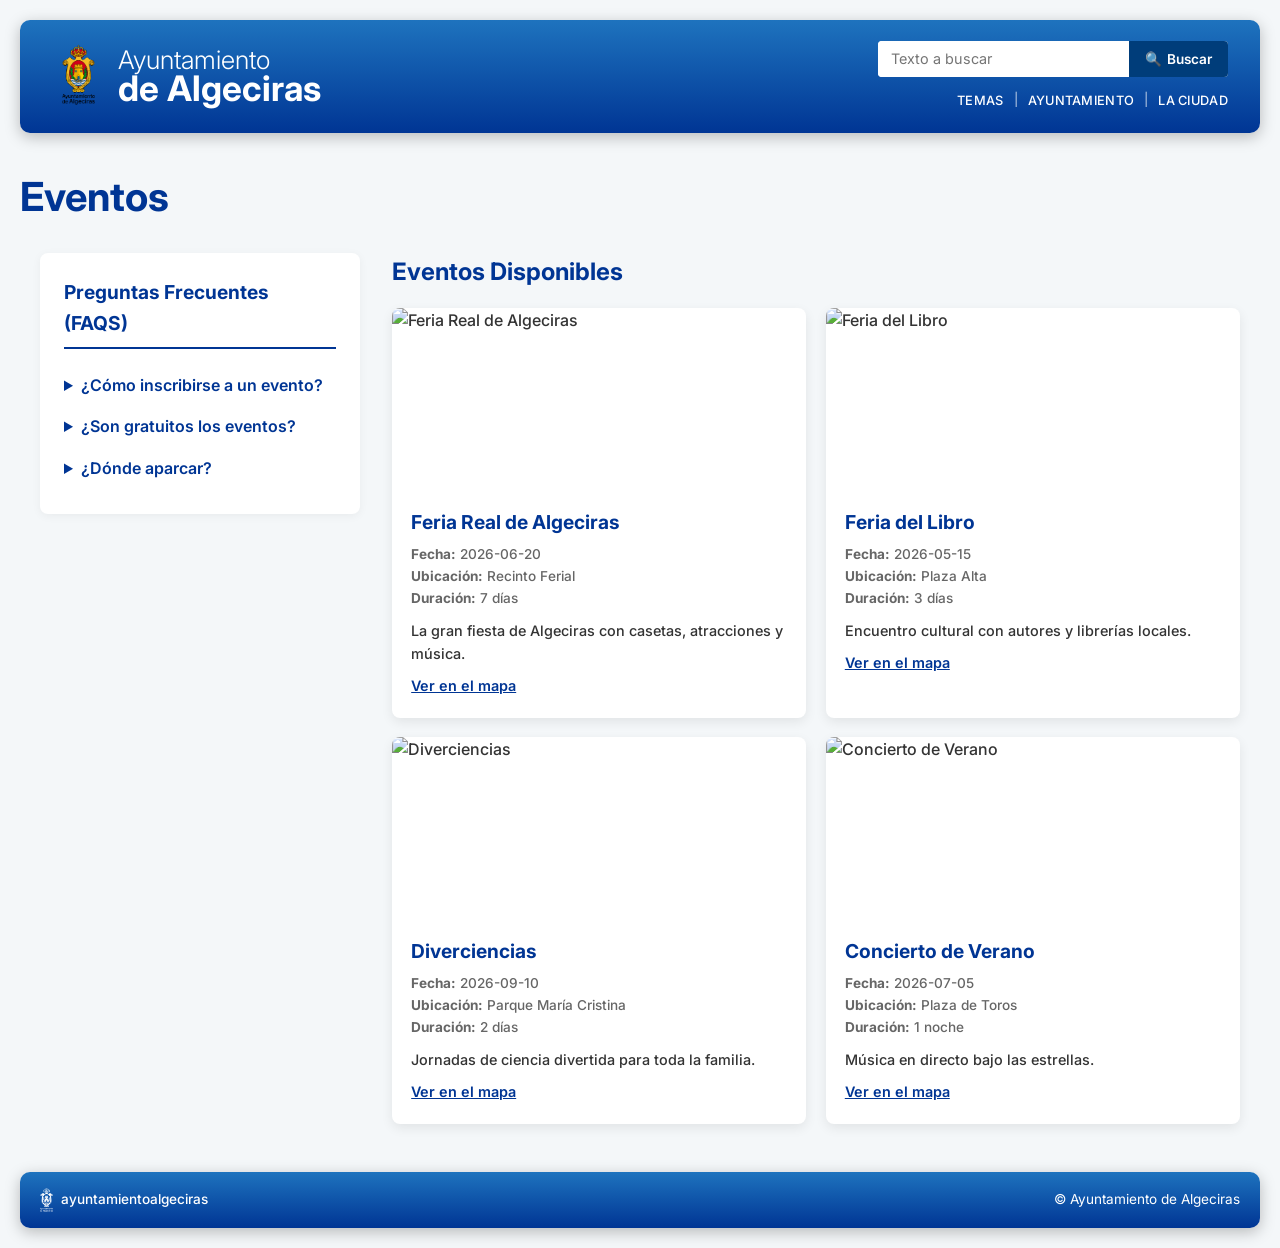
==== index.html @ 311b7b08 "v1" ====
<!DOCTYPE html>
<html lang="es">
<head>
    <meta charset="UTF-8">
    <meta name="viewport" content="width=device-width, initial-scale=1.0">
    <title>Eventos Algeciras | Ayuntamiento de Algeciras</title>
    <link rel="preconnect" href="https://fonts.googleapis.com">
    <link rel="preconnect" href="https://fonts.gstatic.com" crossorigin>
    <link href="https://fonts.googleapis.com/css2?family=Inter:wght@300;400;500;600;700&display=swap" rel="stylesheet">
    <link rel="stylesheet" href="style.css">
</head>
<body>
    <header id="mainHeader" class="main-header">
        <div class="header-container">
            <div class="header-logo">
                <img src="logos/Logo Algeciras color.png" alt="Escudo de Algeciras" id="escudoImage">
                <div class="council-name">
                    <span class="council-ayto">Ayuntamiento</span>
                    <span class="council-alg">de Algeciras</span>
                </div>
            </div>
            
            <div class="header-right">
                <div class="header-search">
                    <div class="search-input-wrapper">
                        <input type="text" id="searchInput" placeholder="Texto a buscar" aria-label="Texto a buscar">
                        <button id="searchButton">
                            <span class="search-icon">🔍</span> Buscar
                        </button>
                    </div>
                </div>
                <nav id="headerNav" class="header-nav">
                    <ul>
                        <li><a href="#">TEMAS</a></li>
                        <li class="nav-separator">|</li>
                        <li><a href="#">AYUNTAMIENTO</a></li>
                        <li class="nav-separator">|</li>
                        <li><a href="#">LA CIUDAD</a></li>
                    </ul>
                </nav>
            </div>
        </div>
    </header>

    <main id="mainContent">
        <section id="heroSection">
            <h1 id="pageTitle">Eventos</h1>
        </section>

        <div id="layoutWrapper" class="layout-wrapper">
            <aside id="faqSidebar" class="faq-sidebar">
                <h2>Preguntas Frecuentes (FAQS)</h2>
                <div class="faq-list">
                    <details>
                        <summary>¿Cómo inscribirse a un evento?</summary>
                        <p>Puede inscribirse a través de la sede electrónica o presencialmente.</p>
                    </details>
                    <details>
                        <summary>¿Son gratuitos los eventos?</summary>
                        <p>Depende del evento. Consulte los detalles en la ficha correspondiente.</p>
                    </details>
                    <details>
                        <summary>¿Dónde aparcar?</summary>
                        <p>Recomendamos usar los parkings públicos cercanos al centro.</p>
                    </details>
                </div>
            </aside>

            <section id="eventsSection" class="events-section">
                <h2 id="sectionTitle">Eventos Disponibles</h2>
                <div id="eventsGrid" class="events-grid">
                    <!-- Los eventos se cargarán aquí mediante main.js -->
                    <div class="loading-state">Cargando eventos...</div>
                </div>
            </section>
        </div>
    </main>

    <footer id="mainFooter" class="main-footer">
        <div class="footer-container">
            <div class="footer-left">
                <img src="logos/Logo Algeciras 1 tinta fondos oscuros sin letras interiores.png" alt="Logo" class="footer-mini-logo">
                <span class="footer-social-name">ayuntamientoalgeciras</span>
            </div>
            <div class="footer-right">
                <span>© Ayuntamiento de Algeciras</span>
            </div>
        </div>
    </footer>

    <script src="main.js"></script>
</body>
</html>
---- style.css ----
/* 
 * Tokens de Diseño - Variables CSS Genéricas 
 * Colores oficiales del Ayuntamiento de Algeciras
 */
:root {
    --primaryColor: #003594;
    --darkBlue: #002b5c;
    --accentColor: #FFC425;
    --textColor: #333333;
    --lightBg: #f4f7f9;
    --white: #ffffff;
    --shadow: 0 4px 15px rgba(0, 0, 0, 0.25);
    --borderRadius: 8px;
    --mainFont: 'Inter', sans-serif;
}

/* Reseteo y Estilos Globales */
*,
*::before,
*::after {
    margin: 0;
    padding: 0;
    -webkit-box-sizing: border-box;
    box-sizing: border-box;
}

body {
    font-family: var(--mainFont);
    font-weight: 500;
    color: var(--textColor);
    background-color: var(--lightBg);
    line-height: 1.6;
    /* Padding fluido: evita scroll horizontal en móviles */
    padding: 10px;
    overflow-x: hidden;
    -webkit-text-size-adjust: 100%; /* Evita el auto-resize de texto en iOS Safari */
}

/* 
 * ============================================
 * ENCABEZADO (Mobile-First)
 * Degradado oficial, logo izquierda, búsqueda y menú derecha
 * ============================================
 */
.main-header {
    background: -webkit-linear-gradient(top, #1e73be 0%, #003594 100%);
    background: linear-gradient(180deg, #1e73be 0%, #003594 100%);
    color: var(--white);
    border-radius: 10px;
    padding: 1rem;
    margin-bottom: 1.5rem;
    -webkit-box-shadow: var(--shadow);
    box-shadow: var(--shadow);
}

/* Contenedor principal del header: columna en móvil, fila en desktop */
.header-container {
    max-width: 1200px;
    margin: 0 auto;
    display: -webkit-flex;
    display: flex;
    -webkit-flex-direction: column;
    flex-direction: column;
    gap: 1rem;
}

/* Logo: escudo + nombre del ayuntamiento */
.header-logo {
    display: -webkit-flex;
    display: flex;
    -webkit-align-items: center;
    align-items: center;
    gap: 0.8rem;
}

#escudoImage {
    height: 55px;
    width: auto;
}

.council-name {
    display: -webkit-flex;
    display: flex;
    -webkit-flex-direction: column;
    flex-direction: column;
    line-height: 0.95;
    color: var(--white);
}

.council-ayto {
    font-size: 1.2rem;
    font-weight: 300; /* Fino como en la imagen */
}

.council-alg {
    font-size: 1.5rem;
    font-weight: 700; /* Negrita como en la imagen */
}

/* Parte derecha: Buscador arriba, Menú abajo — apilado en móvil */
.header-right {
    display: -webkit-flex;
    display: flex;
    -webkit-flex-direction: column;
    flex-direction: column;
    -webkit-align-items: stretch;
    align-items: stretch;
    gap: 10px;
}

/* Buscador: fluido, nunca ancho fijo */
.search-input-wrapper {
    display: -webkit-flex;
    display: flex;
    background: var(--white);
    border-radius: 4px;
    overflow: hidden;
    width: 100%;
    max-width: 100%;
}

#searchInput {
    -webkit-flex: 1;
    flex: 1;
    min-width: 0; /* Evita overflow en flex en Safari/iOS */
    border: none;
    padding: 0.6rem 0.8rem;
    font-size: 0.9rem;
    font-family: var(--mainFont);
    outline: none;
    color: #555;
    -webkit-appearance: none; /* Elimina estilos nativos en Safari/iOS */
    -moz-appearance: none;
    appearance: none;
    border-radius: 0; /* Safari iOS añade border-radius a inputs */
}

#searchButton {
    background-color: #003d7a;
    color: var(--white);
    border: none;
    padding: 0.6rem 1rem;
    cursor: pointer;
    font-weight: 600;
    font-family: var(--mainFont);
    display: -webkit-flex;
    display: flex;
    -webkit-align-items: center;
    align-items: center;
    gap: 5px;
    font-size: 0.85rem;
    white-space: nowrap;
    -webkit-appearance: none;
    -moz-appearance: none;
    appearance: none;
}

/* Navegación del header */
.header-nav ul {
    list-style: none;
    display: -webkit-flex;
    display: flex;
    gap: 10px;
    -webkit-align-items: center;
    align-items: center;
    -webkit-justify-content: flex-end;
    justify-content: flex-end;
    -webkit-flex-wrap: wrap;
    flex-wrap: wrap;
}

.header-nav a {
    color: var(--white);
    text-decoration: none;
    font-size: 0.8rem;
    font-weight: 500;
    letter-spacing: 0.3px;
}

.nav-separator {
    color: rgba(255, 255, 255, 0.6);
    font-size: 0.8rem;
}

/* 
 * ============================================
 * CONTENIDO PRINCIPAL (Mobile-First)
 * ============================================
 */
#heroSection {
    padding: 0.5rem 0;
    margin-bottom: 1rem;
}

#pageTitle {
    color: var(--primaryColor);
    font-size: 1.8rem;
    font-weight: 700;
}

/* Layout: columna en móvil (FAQs arriba, eventos abajo) */
.layout-wrapper {
    max-width: 1200px;
    margin: 0 auto;
    display: -webkit-flex;
    display: flex;
    -webkit-flex-direction: column;
    flex-direction: column;
    gap: 1.5rem;
}

/* Barra lateral / FAQs */
.faq-sidebar {
    background: var(--white);
    padding: 1.5rem;
    border-radius: var(--borderRadius);
    -webkit-box-shadow: 0 2px 10px rgba(0, 0, 0, 0.05);
    box-shadow: 0 2px 10px rgba(0, 0, 0, 0.05);
    height: -webkit-fit-content;
    height: fit-content;
}

.faq-sidebar h2 {
    color: var(--primaryColor);
    margin-bottom: 1rem;
    font-size: 1.2rem;
    border-bottom: 2px solid var(--primaryColor);
    padding-bottom: 0.5rem;
}

.faq-list summary {
    cursor: pointer;
    font-weight: 600;
    padding: 0.5rem 0;
    color: var(--primaryColor);
}

/* Cuadrícula de Eventos: 1 columna en móvil */
.events-section {
    -webkit-flex: 1;
    flex: 1;
}

.events-section h2 {
    color: var(--primaryColor);
    margin-bottom: 1rem;
}

.events-grid {
    display: grid;
    grid-template-columns: 1fr;
    gap: 1.2rem;
}

/* Tarjetas de evento */
.event-card {
    background: var(--white);
    border-radius: var(--borderRadius);
    overflow: hidden;
    -webkit-box-shadow: 0 4px 12px rgba(0, 0, 0, 0.08);
    box-shadow: 0 4px 12px rgba(0, 0, 0, 0.08);
    -webkit-transition: -webkit-transform 0.3s ease;
    transition: transform 0.3s ease;
}

.event-card:hover {
    -webkit-transform: translateY(-5px);
    transform: translateY(-5px);
}

.event-image {
    width: 100%;
    height: 180px;
    -o-object-fit: cover;
    object-fit: cover;
    display: block; /* Elimina el espacio fantasma debajo de imágenes inline */
}

.event-info {
    padding: 1.2rem;
}

.event-info h3 {
    color: var(--primaryColor);
    margin-bottom: 0.4rem;
    font-size: 1.2rem;
}

.event-meta {
    font-size: 0.85rem;
    color: #666;
    margin-bottom: 0.6rem;
}

.event-description {
    font-size: 0.9rem;
    color: var(--textColor);
    margin-bottom: 0.5rem;
}

.map-link {
    display: inline-block;
    color: var(--primaryColor);
    text-decoration: underline;
    font-weight: 600;
    font-size: 0.9rem;
}

/* 
 * ============================================
 * PIE DE PÁGINA (Mobile-First)
 * ============================================
 */
.main-footer {
    background: -webkit-linear-gradient(top, #1e73be 0%, #003594 100%);
    background: linear-gradient(180deg, #1e73be 0%, #003594 100%);
    color: var(--white);
    padding: 1rem;
    border-radius: 10px;
    margin-top: 3rem;
    -webkit-box-shadow: var(--shadow);
    box-shadow: var(--shadow);
}

.footer-container {
    max-width: 1200px;
    margin: 0 auto;
    display: -webkit-flex;
    display: flex;
    -webkit-justify-content: space-between;
    justify-content: space-between;
    -webkit-align-items: center;
    align-items: center;
}

.footer-left {
    display: -webkit-flex;
    display: flex;
    -webkit-align-items: center;
    align-items: center;
    gap: 8px;
}

.footer-mini-logo {
    height: 24px;
    -webkit-filter: brightness(0) invert(1);
    filter: brightness(0) invert(1);
}

.footer-social-name {
    font-size: 0.85rem;
    font-weight: 500;
}

.footer-right {
    font-size: 0.85rem;
    font-weight: 400;
}

/* 
 * ============================================
 * MEDIA QUERIES — Breakpoints progresivos
 * ============================================
 */

/* Tablets (>=600px) */
@media (min-width: 600px) {
    body {
        padding: 15px;
    }

    .main-header {
        padding: 1.2rem 1.5rem;
    }

    .events-grid {
        grid-template-columns: repeat(2, 1fr);
    }

    #pageTitle {
        font-size: 2.2rem;
    }
}

/* Desktop (>=768px): header en fila, sidebar lateral */
@media (min-width: 768px) {
    body {
        padding: 20px;
    }

    /* Header pasa a fila: logo izquierda, derecha con buscador + nav */
    .header-container {
        -webkit-flex-direction: row;
        flex-direction: row;
        -webkit-justify-content: space-between;
        justify-content: space-between;
        -webkit-align-items: center;
        align-items: center;
    }

    .main-header {
        padding: 1.2rem 2rem;
    }

    #escudoImage {
        height: 70px;
    }

    .council-ayto {
        font-size: 1.5rem;
    }

    .council-alg {
        font-size: 2rem;
    }

    .header-right {
        -webkit-align-items: flex-end;
        align-items: flex-end;
    }

    .search-input-wrapper {
        width: 320px;
    }

    /* Layout principal: sidebar a la izquierda, eventos a la derecha */
    .layout-wrapper {
        -webkit-flex-direction: row;
        flex-direction: row;
        gap: 2rem;
    }

    .faq-sidebar {
        width: 280px;
        -webkit-flex-shrink: 0;
        flex-shrink: 0;
    }

    .events-grid {
        grid-template-columns: repeat(auto-fill, minmax(280px, 1fr));
    }

    #pageTitle {
        font-size: 2.5rem;
    }
}

/* Desktop grande (>=1024px) */
@media (min-width: 1024px) {
    .search-input-wrapper {
        width: 350px;
    }

    .faq-sidebar {
        width: 320px;
    }

    .council-ayto {
        font-size: 1.6rem;
    }

    .council-alg {
        font-size: 2.2rem;
    }

    #escudoImage {
        height: 75px;
    }
}
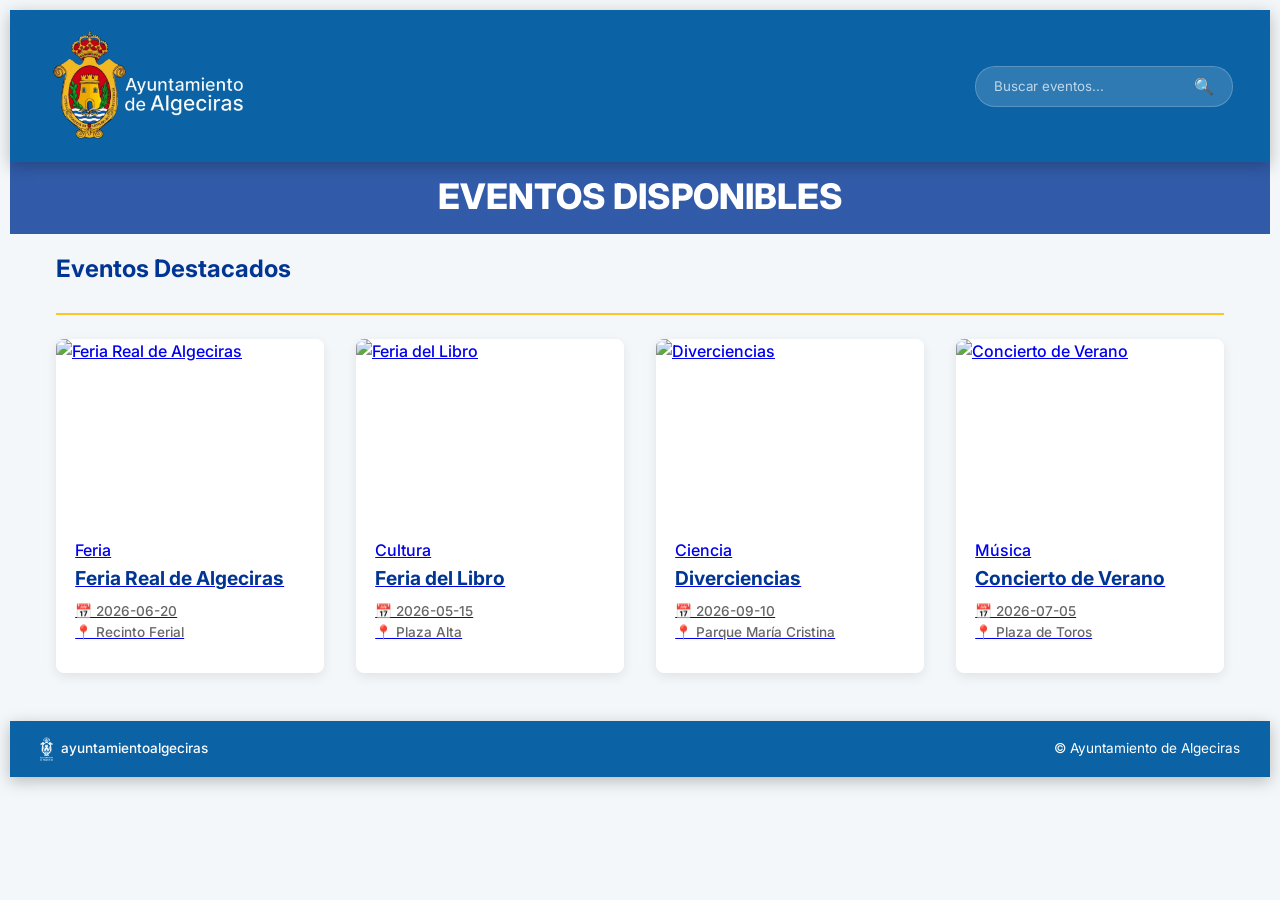
==== commit 8dbc7084: "elmejor aaa" ====
--- a/index.html
+++ b/index.html
@@ -13,61 +13,37 @@
     <header id="mainHeader" class="main-header">
         <div class="header-container">
             <div class="header-logo">
-                <img src="logos/Logo Algeciras color.png" alt="Escudo de Algeciras" id="escudoImage">
-                <div class="council-name">
-                    <span class="council-ayto">Ayuntamiento</span>
-                    <span class="council-alg">de Algeciras</span>
-                </div>
+                <img src="logos/logoayunt.png" alt="Ayuntamiento de Algeciras" class="main-logo">
             </div>
             
-            <div class="header-right">
+            <div class="header-actions">
                 <div class="header-search">
                     <div class="search-input-wrapper">
-                        <input type="text" id="searchInput" placeholder="Texto a buscar" aria-label="Texto a buscar">
+                        <input type="text" id="searchInput" placeholder="Buscar eventos..." aria-label="Buscar eventos">
                         <button id="searchButton">
-                            <span class="search-icon">🔍</span> Buscar
+                            <span class="search-icon">🔍</span>
                         </button>
                     </div>
                 </div>
-                <nav id="headerNav" class="header-nav">
-                    <ul>
-                        <li><a href="#">TEMAS</a></li>
-                        <li class="nav-separator">|</li>
-                        <li><a href="#">AYUNTAMIENTO</a></li>
-                        <li class="nav-separator">|</li>
-                        <li><a href="#">LA CIUDAD</a></li>
-                    </ul>
-                </nav>
             </div>
         </div>
     </header>
 
     <main id="mainContent">
         <section id="heroSection">
-            <h1 id="pageTitle">Eventos</h1>
+            <div class="hero-container">
+                <h1 id="pageTitle">Eventos Disponibles</h1>
+            </div>
         </section>
 
         <div id="layoutWrapper" class="layout-wrapper">
-            <aside id="faqSidebar" class="faq-sidebar">
-                <h2>Preguntas Frecuentes (FAQS)</h2>
-                <div class="faq-list">
-                    <details>
-                        <summary>¿Cómo inscribirse a un evento?</summary>
-                        <p>Puede inscribirse a través de la sede electrónica o presencialmente.</p>
-                    </details>
-                    <details>
-                        <summary>¿Son gratuitos los eventos?</summary>
-                        <p>Depende del evento. Consulte los detalles en la ficha correspondiente.</p>
-                    </details>
-                    <details>
-                        <summary>¿Dónde aparcar?</summary>
-                        <p>Recomendamos usar los parkings públicos cercanos al centro.</p>
-                    </details>
+            <section id="eventsSection" class="events-section">
+                <div class="section-header">
+                    <h2 id="sectionTitle">Eventos Destacados</h2>
+                    <div class="view-options">
+                        <!-- Opciones futuras de vista -->
+                    </div>
                 </div>
-            </aside>
-
-            <section id="eventsSection" class="events-section">
-                <h2 id="sectionTitle">Eventos Disponibles</h2>
                 <div id="eventsGrid" class="events-grid">
                     <!-- Los eventos se cargarán aquí mediante main.js -->
                     <div class="loading-state">Cargando eventos...</div>
--- a/style.css
+++ b/style.css
@@ -1,469 +1,408 @@
-/* 
- * Tokens de Diseño - Variables CSS Genéricas 
- * Colores oficiales del Ayuntamiento de Algeciras
- */
-:root {
-    --primaryColor: #003594;
-    --darkBlue: #002b5c;
-    --accentColor: #FFC425;
-    --textColor: #333333;
-    --lightBg: #f4f7f9;
-    --white: #ffffff;
-    --shadow: 0 4px 15px rgba(0, 0, 0, 0.25);
-    --borderRadius: 8px;
-    --mainFont: 'Inter', sans-serif;
-}
-
-/* Reseteo y Estilos Globales */
-*,
-*::before,
-*::after {
-    margin: 0;
-    padding: 0;
-    -webkit-box-sizing: border-box;
-    box-sizing: border-box;
-}
-
-body {
-    font-family: var(--mainFont);
-    font-weight: 500;
-    color: var(--textColor);
-    background-color: var(--lightBg);
-    line-height: 1.6;
-    /* Padding fluido: evita scroll horizontal en móviles */
-    padding: 10px;
-    overflow-x: hidden;
-    -webkit-text-size-adjust: 100%; /* Evita el auto-resize de texto en iOS Safari */
-}
-
-/* 
- * ============================================
- * ENCABEZADO (Mobile-First)
- * Degradado oficial, logo izquierda, búsqueda y menú derecha
- * ============================================
- */
-.main-header {
-    background: -webkit-linear-gradient(top, #1e73be 0%, #003594 100%);
-    background: linear-gradient(180deg, #1e73be 0%, #003594 100%);
-    color: var(--white);
-    border-radius: 10px;
-    padding: 1rem;
-    margin-bottom: 1.5rem;
-    -webkit-box-shadow: var(--shadow);
-    box-shadow: var(--shadow);
-}
-
-/* Contenedor principal del header: columna en móvil, fila en desktop */
-.header-container {
-    max-width: 1200px;
-    margin: 0 auto;
-    display: -webkit-flex;
-    display: flex;
-    -webkit-flex-direction: column;
-    flex-direction: column;
-    gap: 1rem;
-}
-
-/* Logo: escudo + nombre del ayuntamiento */
-.header-logo {
-    display: -webkit-flex;
-    display: flex;
-    -webkit-align-items: center;
-    align-items: center;
-    gap: 0.8rem;
-}
-
-#escudoImage {
-    height: 55px;
-    width: auto;
-}
-
-.council-name {
-    display: -webkit-flex;
-    display: flex;
-    -webkit-flex-direction: column;
-    flex-direction: column;
-    line-height: 0.95;
-    color: var(--white);
-}
-
-.council-ayto {
-    font-size: 1.2rem;
-    font-weight: 300; /* Fino como en la imagen */
-}
-
-.council-alg {
-    font-size: 1.5rem;
-    font-weight: 700; /* Negrita como en la imagen */
-}
-
-/* Parte derecha: Buscador arriba, Menú abajo — apilado en móvil */
-.header-right {
-    display: -webkit-flex;
-    display: flex;
-    -webkit-flex-direction: column;
-    flex-direction: column;
-    -webkit-align-items: stretch;
-    align-items: stretch;
-    gap: 10px;
-}
-
-/* Buscador: fluido, nunca ancho fijo */
-.search-input-wrapper {
-    display: -webkit-flex;
-    display: flex;
-    background: var(--white);
-    border-radius: 4px;
-    overflow: hidden;
-    width: 100%;
-    max-width: 100%;
-}
-
-#searchInput {
-    -webkit-flex: 1;
-    flex: 1;
-    min-width: 0; /* Evita overflow en flex en Safari/iOS */
-    border: none;
-    padding: 0.6rem 0.8rem;
-    font-size: 0.9rem;
-    font-family: var(--mainFont);
-    outline: none;
-    color: #555;
-    -webkit-appearance: none; /* Elimina estilos nativos en Safari/iOS */
-    -moz-appearance: none;
-    appearance: none;
-    border-radius: 0; /* Safari iOS añade border-radius a inputs */
-}
-
-#searchButton {
-    background-color: #003d7a;
-    color: var(--white);
-    border: none;
-    padding: 0.6rem 1rem;
-    cursor: pointer;
-    font-weight: 600;
-    font-family: var(--mainFont);
-    display: -webkit-flex;
-    display: flex;
-    -webkit-align-items: center;
-    align-items: center;
-    gap: 5px;
-    font-size: 0.85rem;
-    white-space: nowrap;
-    -webkit-appearance: none;
-    -moz-appearance: none;
-    appearance: none;
-}
-
-/* Navegación del header */
-.header-nav ul {
-    list-style: none;
-    display: -webkit-flex;
-    display: flex;
-    gap: 10px;
-    -webkit-align-items: center;
-    align-items: center;
-    -webkit-justify-content: flex-end;
-    justify-content: flex-end;
-    -webkit-flex-wrap: wrap;
-    flex-wrap: wrap;
-}
-
-.header-nav a {
-    color: var(--white);
-    text-decoration: none;
-    font-size: 0.8rem;
-    font-weight: 500;
-    letter-spacing: 0.3px;
-}
-
-.nav-separator {
-    color: rgba(255, 255, 255, 0.6);
-    font-size: 0.8rem;
-}
-
-/* 
- * ============================================
- * CONTENIDO PRINCIPAL (Mobile-First)
- * ============================================
- */
-#heroSection {
-    padding: 0.5rem 0;
-    margin-bottom: 1rem;
-}
-
-#pageTitle {
-    color: var(--primaryColor);
-    font-size: 1.8rem;
-    font-weight: 700;
-}
-
-/* Layout: columna en móvil (FAQs arriba, eventos abajo) */
-.layout-wrapper {
-    max-width: 1200px;
-    margin: 0 auto;
-    display: -webkit-flex;
-    display: flex;
-    -webkit-flex-direction: column;
-    flex-direction: column;
-    gap: 1.5rem;
-}
-
-/* Barra lateral / FAQs */
-.faq-sidebar {
-    background: var(--white);
-    padding: 1.5rem;
-    border-radius: var(--borderRadius);
-    -webkit-box-shadow: 0 2px 10px rgba(0, 0, 0, 0.05);
-    box-shadow: 0 2px 10px rgba(0, 0, 0, 0.05);
-    height: -webkit-fit-content;
-    height: fit-content;
-}
-
-.faq-sidebar h2 {
-    color: var(--primaryColor);
-    margin-bottom: 1rem;
-    font-size: 1.2rem;
-    border-bottom: 2px solid var(--primaryColor);
-    padding-bottom: 0.5rem;
-}
-
-.faq-list summary {
-    cursor: pointer;
-    font-weight: 600;
-    padding: 0.5rem 0;
-    color: var(--primaryColor);
-}
-
-/* Cuadrícula de Eventos: 1 columna en móvil */
-.events-section {
-    -webkit-flex: 1;
-    flex: 1;
-}
-
-.events-section h2 {
-    color: var(--primaryColor);
-    margin-bottom: 1rem;
-}
-
-.events-grid {
-    display: grid;
-    grid-template-columns: 1fr;
-    gap: 1.2rem;
-}
-
-/* Tarjetas de evento */
-.event-card {
-    background: var(--white);
-    border-radius: var(--borderRadius);
-    overflow: hidden;
-    -webkit-box-shadow: 0 4px 12px rgba(0, 0, 0, 0.08);
-    box-shadow: 0 4px 12px rgba(0, 0, 0, 0.08);
-    -webkit-transition: -webkit-transform 0.3s ease;
-    transition: transform 0.3s ease;
-}
-
-.event-card:hover {
-    -webkit-transform: translateY(-5px);
-    transform: translateY(-5px);
-}
-
-.event-image {
-    width: 100%;
-    height: 180px;
-    -o-object-fit: cover;
-    object-fit: cover;
-    display: block; /* Elimina el espacio fantasma debajo de imágenes inline */
-}
-
-.event-info {
-    padding: 1.2rem;
-}
-
-.event-info h3 {
-    color: var(--primaryColor);
-    margin-bottom: 0.4rem;
-    font-size: 1.2rem;
-}
-
-.event-meta {
-    font-size: 0.85rem;
-    color: #666;
-    margin-bottom: 0.6rem;
-}
-
-.event-description {
-    font-size: 0.9rem;
-    color: var(--textColor);
-    margin-bottom: 0.5rem;
-}
-
-.map-link {
-    display: inline-block;
-    color: var(--primaryColor);
-    text-decoration: underline;
-    font-weight: 600;
-    font-size: 0.9rem;
-}
-
-/* 
- * ============================================
- * PIE DE PÁGINA (Mobile-First)
- * ============================================
- */
-.main-footer {
-    background: -webkit-linear-gradient(top, #1e73be 0%, #003594 100%);
-    background: linear-gradient(180deg, #1e73be 0%, #003594 100%);
-    color: var(--white);
-    padding: 1rem;
-    border-radius: 10px;
-    margin-top: 3rem;
-    -webkit-box-shadow: var(--shadow);
-    box-shadow: var(--shadow);
-}
-
-.footer-container {
-    max-width: 1200px;
-    margin: 0 auto;
-    display: -webkit-flex;
-    display: flex;
-    -webkit-justify-content: space-between;
-    justify-content: space-between;
-    -webkit-align-items: center;
-    align-items: center;
-}
-
-.footer-left {
-    display: -webkit-flex;
-    display: flex;
-    -webkit-align-items: center;
-    align-items: center;
-    gap: 8px;
-}
-
-.footer-mini-logo {
-    height: 24px;
-    -webkit-filter: brightness(0) invert(1);
-    filter: brightness(0) invert(1);
-}
-
-.footer-social-name {
-    font-size: 0.85rem;
-    font-weight: 500;
-}
-
-.footer-right {
-    font-size: 0.85rem;
-    font-weight: 400;
-}
-
-/* 
- * ============================================
- * MEDIA QUERIES — Breakpoints progresivos
- * ============================================
- */
-
-/* Tablets (>=600px) */
-@media (min-width: 600px) {
-    body {
-        padding: 15px;
-    }
-
-    .main-header {
-        padding: 1.2rem 1.5rem;
-    }
-
-    .events-grid {
-        grid-template-columns: repeat(2, 1fr);
-    }
-
-    #pageTitle {
-        font-size: 2.2rem;
-    }
-}
-
-/* Desktop (>=768px): header en fila, sidebar lateral */
-@media (min-width: 768px) {
-    body {
-        padding: 20px;
-    }
-
-    /* Header pasa a fila: logo izquierda, derecha con buscador + nav */
-    .header-container {
-        -webkit-flex-direction: row;
-        flex-direction: row;
-        -webkit-justify-content: space-between;
-        justify-content: space-between;
-        -webkit-align-items: center;
-        align-items: center;
-    }
-
-    .main-header {
-        padding: 1.2rem 2rem;
-    }
-
-    #escudoImage {
-        height: 70px;
-    }
-
-    .council-ayto {
-        font-size: 1.5rem;
-    }
-
-    .council-alg {
-        font-size: 2rem;
-    }
-
-    .header-right {
-        -webkit-align-items: flex-end;
-        align-items: flex-end;
-    }
-
-    .search-input-wrapper {
-        width: 320px;
-    }
-
-    /* Layout principal: sidebar a la izquierda, eventos a la derecha */
-    .layout-wrapper {
-        -webkit-flex-direction: row;
-        flex-direction: row;
-        gap: 2rem;
-    }
-
-    .faq-sidebar {
-        width: 280px;
-        -webkit-flex-shrink: 0;
-        flex-shrink: 0;
-    }
-
-    .events-grid {
-        grid-template-columns: repeat(auto-fill, minmax(280px, 1fr));
-    }
-
-    #pageTitle {
-        font-size: 2.5rem;
-    }
-}
-
-/* Desktop grande (>=1024px) */
-@media (min-width: 1024px) {
-    .search-input-wrapper {
-        width: 350px;
-    }
-
-    .faq-sidebar {
-        width: 320px;
-    }
-
-    .council-ayto {
-        font-size: 1.6rem;
-    }
-
-    .council-alg {
-        font-size: 2.2rem;
-    }
-
-    #escudoImage {
-        height: 75px;
-    }
-}+/* 
+ * Tokens de Diseño - Variables CSS Genéricas 
+ * Colores oficiales del Ayuntamiento de Algeciras
+ */
+:root {
+    --primaryColor: #003594;
+    --darkBlue: #002b5c;
+    --accentColor: #FFC425;
+    --textColor: #333333;
+    --lightBg: #f4f7f9;
+    --white: #ffffff;
+    --shadow: 0 4px 15px rgba(0, 0, 0, 0.25);
+    --borderRadius: 8px;
+    --mainFont: 'Inter', sans-serif;
+}
+
+/* Reseteo y Estilos Globales */
+*,
+*::before,
+*::after {
+    margin: 0;
+    padding: 0;
+    -webkit-box-sizing: border-box;
+    box-sizing: border-box;
+}
+
+body {
+    font-family: var(--mainFont);
+    font-weight: 500;
+    color: var(--textColor);
+    background-color: var(--lightBg);
+    line-height: 1.6;
+    /* Padding fluido: evita scroll horizontal en móviles */
+    padding: 10px;
+    overflow-x: hidden;
+    -webkit-text-size-adjust: 100%; /* Evita el auto-resize de texto en iOS Safari */
+}
+
+/* 
+ * ============================================
+ * ENCABEZADO (Sticky & Responsive)
+ * ============================================
+ */
+.main-header {
+    background-color: #0b63a5;
+    color: var(--white);
+    padding: 0.8rem 1rem;
+    position: sticky;
+    top: 0;
+    z-index: 1000;
+    box-shadow: var(--shadow);
+}
+
+.header-container {
+    width: 100%;
+    display: flex;
+    justify-content: space-between;
+    align-items: center;
+    padding: 0 5px;
+}
+
+.header-logo {
+    display: flex;
+    align-items: center;
+    gap: 0.5rem;
+}
+
+.header-logo {
+    display: flex;
+    align-items: center;
+}
+
+.main-logo {
+    height: 80px;
+    width: auto;
+    display: block;
+}
+
+.header-actions {
+    display: flex;
+    align-items: center;
+    gap: 1rem;
+}
+
+.mobile-menu-btn {
+    display: flex;
+    flex-direction: column;
+    gap: 4px;
+    background: none;
+    border: none;
+    cursor: pointer;
+    padding: 5px;
+}
+
+.mobile-menu-btn span {
+    display: block;
+    width: 25px;
+    height: 3px;
+    background-color: var(--white);
+    transition: 0.3s;
+}
+
+.search-input-wrapper {
+    display: flex;
+    background: rgba(255, 255, 255, 0.15);
+    border-radius: 20px;
+    padding: 2px 10px;
+    backdrop-filter: blur(5px);
+    border: 1px solid rgba(255, 255, 255, 0.2);
+}
+
+#searchInput {
+    background: none;
+    border: none;
+    color: var(--white);
+    padding: 0.5rem;
+    font-family: var(--mainFont);
+    outline: none;
+    width: 0;
+    transition: width 0.3s ease;
+}
+
+#searchInput:focus, .search-input-wrapper:hover #searchInput {
+    width: 150px;
+}
+
+#searchInput::placeholder {
+    color: rgba(255, 255, 255, 0.7);
+}
+
+#searchButton {
+    background: none;
+    border: none;
+    color: var(--white);
+    cursor: pointer;
+    font-size: 1rem;
+    padding: 0.5rem;
+}
+
+/* Mobile Nav */
+.mobile-nav {
+    display: none;
+    background-color: var(--darkBlue);
+    position: absolute;
+    top: 100%;
+    left: 0;
+    width: 100%;
+    padding: 1rem;
+    box-shadow: 0 4px 10px rgba(0,0,0,0.2);
+}
+
+.mobile-nav.active {
+    display: block;
+    animation: fadeInDown 0.3s ease-out;
+}
+
+@keyframes fadeInDown {
+    from { opacity: 0; transform: translateY(-10px); }
+    to { opacity: 1; transform: translateY(0); }
+}
+
+.mobile-nav ul {
+    list-style: none;
+    display: flex;
+    flex-direction: column;
+    gap: 1rem;
+}
+
+.mobile-nav a {
+    color: var(--white);
+    text-decoration: none;
+    font-weight: 600;
+    display: block;
+    padding: 0.5rem 0;
+    border-bottom: 1px solid rgba(255, 255, 255, 0.1);
+}
+
+/* 
+ * ============================================
+ * CONTENIDO PRINCIPAL
+ * ============================================
+ */
+#heroSection {
+    background: linear-gradient(rgba(0, 53, 148, 0.8), rgba(0, 53, 148, 0.8)), url('https://via.placeholder.com/1200x400?text=Algeciras+Events') center/cover;
+    padding: 0.4rem 1rem;
+    margin-bottom: 1rem;
+    color: var(--white);
+    text-align: center;
+}
+
+.hero-container {
+    max-width: 800px;
+    margin: 0 auto;
+}
+
+#pageTitle {
+    color: var(--white);
+    font-size: 1.6rem;
+    font-weight: 800;
+    margin-bottom: 0.2rem;
+    text-transform: uppercase;
+}
+
+.layout-wrapper {
+    max-width: 1200px;
+    margin: 0 auto;
+    padding: 0 1rem;
+}
+
+.section-header {
+    display: flex;
+    justify-content: space-between;
+    align-items: center;
+    margin-bottom: 1.5rem;
+    border-bottom: 2px solid var(--accentColor);
+    padding-bottom: 0.5rem;
+}
+
+/* Cuadrícula de Eventos: 1 columna en móvil */
+.events-section {
+    -webkit-flex: 1;
+    flex: 1;
+}
+
+.events-section h2 {
+    color: var(--primaryColor);
+    margin-bottom: 1rem;
+}
+
+.events-grid {
+    display: grid;
+    grid-template-columns: 1fr;
+    gap: 1.2rem;
+}
+
+/* Tarjetas de evento */
+.event-card {
+    background: var(--white);
+    border-radius: var(--borderRadius);
+    overflow: hidden;
+    -webkit-box-shadow: 0 4px 12px rgba(0, 0, 0, 0.08);
+    box-shadow: 0 4px 12px rgba(0, 0, 0, 0.08);
+    -webkit-transition: -webkit-transform 0.3s ease;
+    transition: transform 0.3s ease;
+}
+
+.event-card:hover {
+    -webkit-transform: translateY(-5px);
+    transform: translateY(-5px);
+}
+
+.event-image {
+    width: 100%;
+    height: 180px;
+    -o-object-fit: cover;
+    object-fit: cover;
+    display: block; /* Elimina el espacio fantasma debajo de imágenes inline */
+}
+
+.event-info {
+    padding: 1.2rem;
+}
+
+.event-info h3 {
+    color: var(--primaryColor);
+    margin-bottom: 0.4rem;
+    font-size: 1.2rem;
+}
+
+.event-meta {
+    font-size: 0.85rem;
+    color: #666;
+    margin-bottom: 0.6rem;
+}
+
+.event-description {
+    font-size: 0.9rem;
+    color: var(--textColor);
+    margin-bottom: 0.5rem;
+}
+
+.map-link {
+    display: inline-block;
+    color: var(--primaryColor);
+    text-decoration: underline;
+    font-weight: 600;
+    font-size: 0.9rem;
+}
+
+/* 
+ * ============================================
+ * PIE DE PÁGINA (Mobile-First)
+ * ============================================
+ */
+.main-footer {
+    background-color: #0b63a5;
+    color: var(--white);
+    padding: 1rem;
+    margin-top: 3rem;
+    -webkit-box-shadow: var(--shadow);
+    box-shadow: var(--shadow);
+}
+
+.footer-container {
+    max-width: 1200px;
+    margin: 0 auto;
+    display: -webkit-flex;
+    display: flex;
+    -webkit-justify-content: space-between;
+    justify-content: space-between;
+    -webkit-align-items: center;
+    align-items: center;
+}
+
+.footer-left {
+    display: -webkit-flex;
+    display: flex;
+    -webkit-align-items: center;
+    align-items: center;
+    gap: 8px;
+}
+
+.footer-mini-logo {
+    height: 24px;
+    -webkit-filter: brightness(0) invert(1);
+    filter: brightness(0) invert(1);
+}
+
+.footer-social-name {
+    font-size: 0.85rem;
+    font-weight: 500;
+}
+
+.footer-right {
+    font-size: 0.85rem;
+    font-weight: 400;
+}
+
+/* 
+ * ============================================
+ * MEDIA QUERIES
+ * ============================================
+ */
+
+@media (min-width: 600px) {
+    .events-grid {
+        grid-template-columns: repeat(2, 1fr);
+    }
+}
+
+@media (min-width: 768px) {
+    .main-header {
+        padding: 1rem 2rem;
+    }
+
+    .main-logo {
+        height: 120px;
+    }
+
+    #searchInput {
+        width: 200px;
+    }
+
+    .mobile-menu-btn {
+        display: none;
+    }
+
+    .mobile-nav {
+        display: block;
+        position: static;
+        background: none;
+        box-shadow: none;
+        padding: 0;
+        width: auto;
+    }
+
+    .mobile-nav ul {
+        flex-direction: row;
+        gap: 1.5rem;
+    }
+
+    .mobile-nav a {
+        padding: 0;
+        border-bottom: none;
+        font-size: 0.9rem;
+        opacity: 0.8;
+        transition: opacity 0.3s;
+    }
+
+    .mobile-nav a:hover {
+        opacity: 1;
+    }
+
+    .events-grid {
+        grid-template-columns: repeat(3, 1fr);
+        gap: 2rem;
+    }
+
+    #pageTitle {
+        font-size: 2.2rem;
+    }
+}
+
+@media (min-width: 1024px) {
+    .events-grid {
+        grid-template-columns: repeat(4, 1fr);
+    }
+}
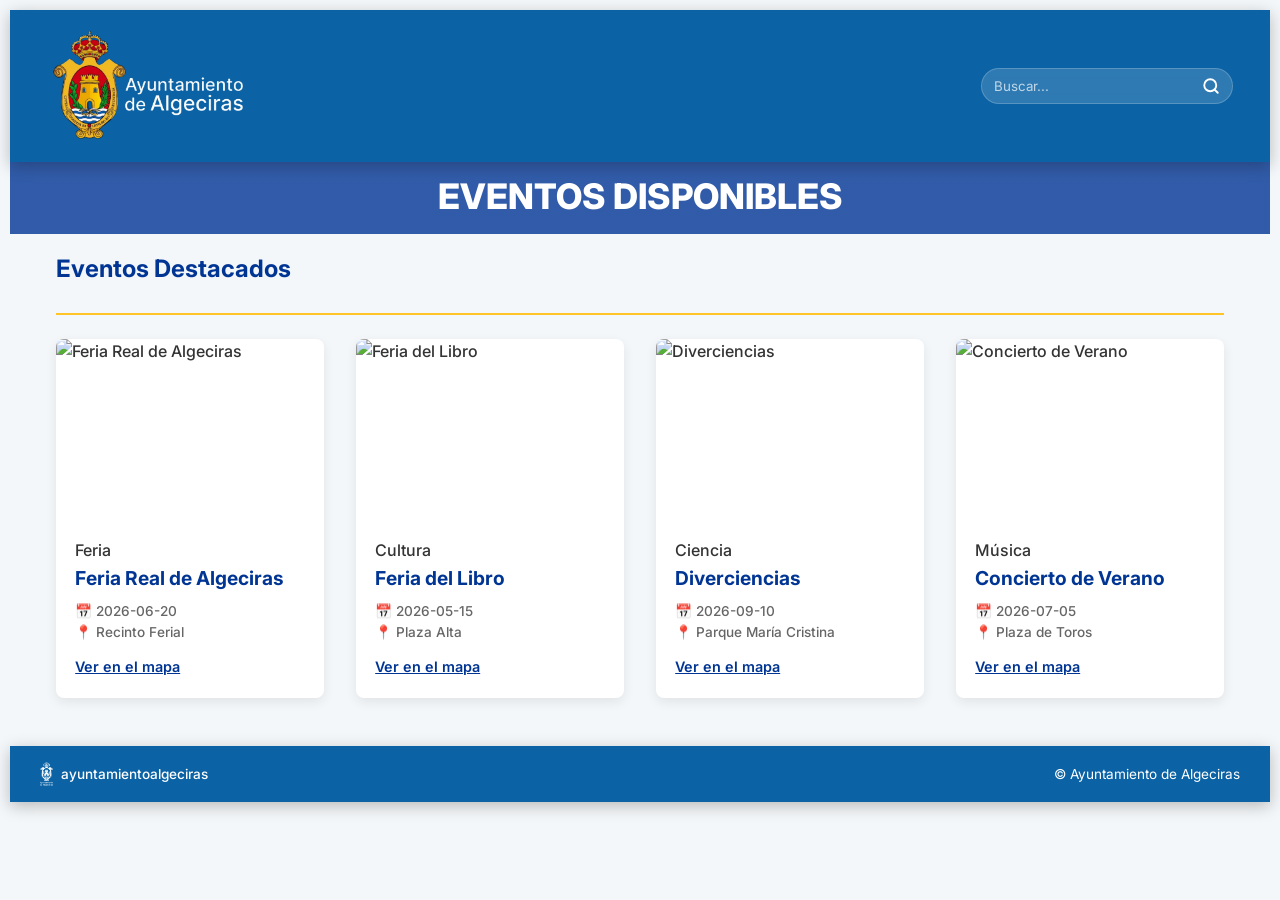
==== commit c03a72dc: "AHORA SI QUE SI AAAA" ====
--- a/index.html
+++ b/index.html
@@ -19,9 +19,12 @@
             <div class="header-actions">
                 <div class="header-search">
                     <div class="search-input-wrapper">
-                        <input type="text" id="searchInput" placeholder="Buscar eventos..." aria-label="Buscar eventos">
-                        <button id="searchButton">
-                            <span class="search-icon">🔍</span>
+                        <input type="text" id="searchInput" placeholder="Buscar..." aria-label="Buscar eventos">
+                        <button id="searchButton" aria-label="Buscar">
+                            <svg class="search-icon-svg" viewBox="0 0 24 24" width="18" height="18" fill="none" stroke="currentColor" stroke-width="2.5" stroke-linecap="round" stroke-linejoin="round">
+                                <circle cx="11" cy="11" r="8"></circle>
+                                <line x1="21" y1="21" x2="16.65" y2="16.65"></line>
+                            </svg>
                         </button>
                     </div>
                 </div>
--- a/style.css
+++ b/style.css
@@ -102,18 +102,24 @@
 
 .search-input-wrapper {
     display: flex;
+    align-items: center;
     background: rgba(255, 255, 255, 0.15);
-    border-radius: 20px;
-    padding: 2px 10px;
+    border-radius: 24px;
+    padding: 0 4px 0 12px;
     backdrop-filter: blur(5px);
     border: 1px solid rgba(255, 255, 255, 0.2);
+    transition: background-color 0.3s ease;
+}
+
+.search-input-wrapper:hover {
+    background: rgba(255, 255, 255, 0.25);
 }
 
 #searchInput {
     background: none;
     border: none;
     color: var(--white);
-    padding: 0.5rem;
+    padding: 8px 0;
     font-family: var(--mainFont);
     outline: none;
     width: 0;
@@ -133,8 +139,20 @@
     border: none;
     color: var(--white);
     cursor: pointer;
-    font-size: 1rem;
-    padding: 0.5rem;
+    padding: 8px;
+    display: flex;
+    align-items: center;
+    justify-content: center;
+    border-radius: 50%;
+    transition: background-color 0.2s;
+}
+
+#searchButton:hover {
+    background-color: rgba(0, 0, 0, 0.15);
+}
+
+.search-icon-svg {
+    display: block;
 }
 
 /* Mobile Nav */
@@ -273,12 +291,6 @@
     margin-bottom: 0.6rem;
 }
 
-.event-description {
-    font-size: 0.9rem;
-    color: var(--textColor);
-    margin-bottom: 0.5rem;
-}
-
 .map-link {
     display: inline-block;
     color: var(--primaryColor);
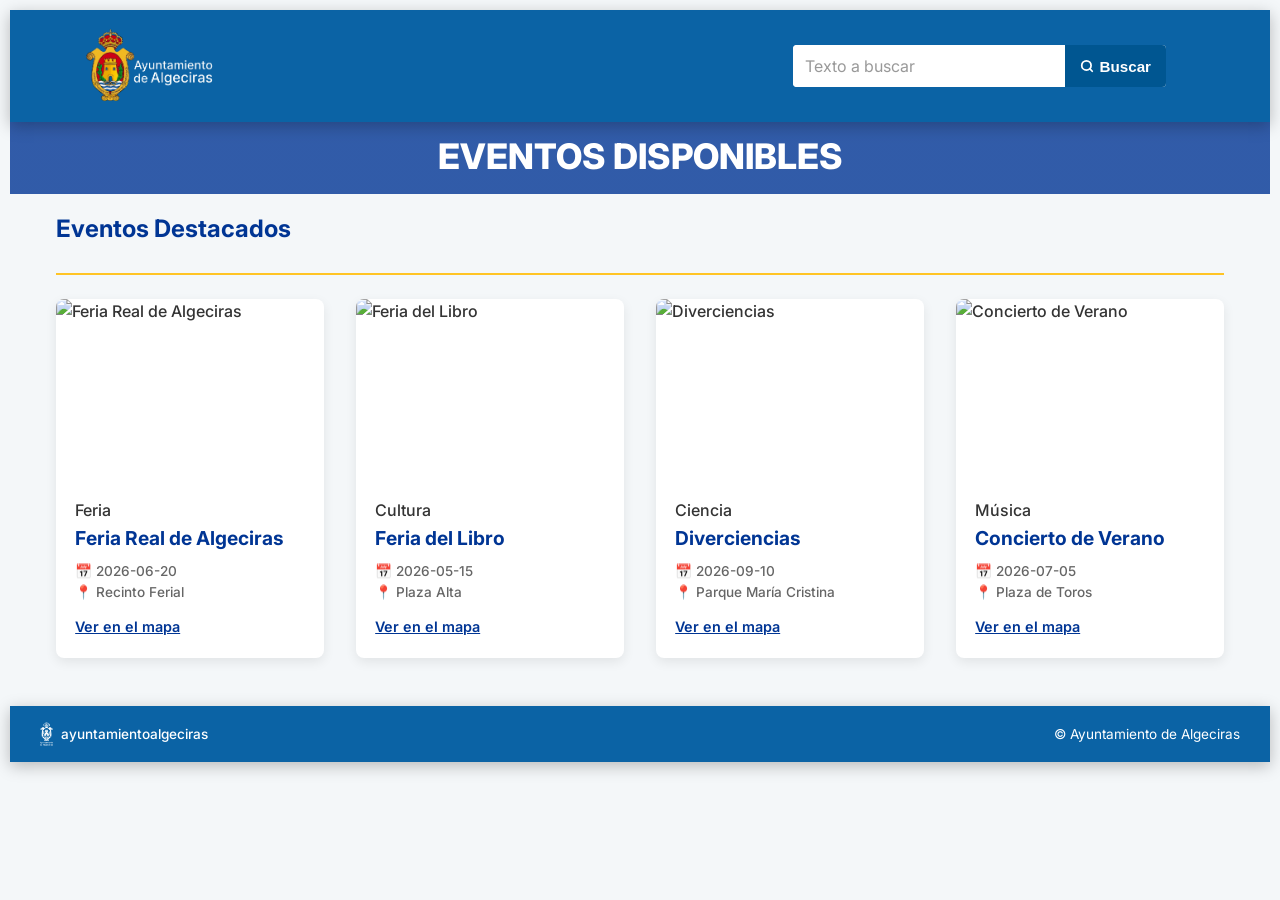
==== commit ac725123: "esta ya la final boss aaa" ====
--- a/index.html
+++ b/index.html
@@ -15,19 +15,41 @@
             <div class="header-logo">
                 <img src="logos/logoayunt.png" alt="Ayuntamiento de Algeciras" class="main-logo">
             </div>
+
+            <div class="desktop-search">
+                <div class="search-input-wrapper-official">
+                    <input type="text" id="searchInputDesktop" placeholder="Texto a buscar" aria-label="Buscar">
+                    <button id="searchButtonDesktop" class="searchButtonOfficial">
+                        <svg class="search-icon-svg-small" viewBox="0 0 24 24" width="14" height="14" fill="none" stroke="currentColor" stroke-width="3" stroke-linecap="round" stroke-linejoin="round">
+                            <circle cx="11" cy="11" r="8"></circle>
+                            <line x1="21" y1="21" x2="16.65" y2="16.65"></line>
+                        </svg>
+                        <span>Buscar</span>
+                    </button>
+                </div>
+            </div>
             
             <div class="header-actions">
-                <div class="header-search">
-                    <div class="search-input-wrapper">
-                        <input type="text" id="searchInput" placeholder="Buscar..." aria-label="Buscar eventos">
-                        <button id="searchButton" aria-label="Buscar">
-                            <svg class="search-icon-svg" viewBox="0 0 24 24" width="18" height="18" fill="none" stroke="currentColor" stroke-width="2.5" stroke-linecap="round" stroke-linejoin="round">
-                                <circle cx="11" cy="11" r="8"></circle>
-                                <line x1="21" y1="21" x2="16.65" y2="16.65"></line>
-                            </svg>
-                        </button>
-                    </div>
-                </div>
+                <button id="mobileSearchBtn" class="square-btn search-btn" aria-label="Abrir búsqueda">
+                    <svg viewBox="0 0 24 24" width="20" height="20" fill="none" stroke="currentColor" stroke-width="3" stroke-linecap="round" stroke-linejoin="round">
+                        <circle cx="11" cy="11" r="8"></circle>
+                        <line x1="21" y1="21" x2="16.65" y2="16.65"></line>
+                    </svg>
+                </button>
+            </div>
+        </div>
+        
+        <!-- Full-width mobile search bar -->
+        <div id="mobileSearchPanel" class="mobile-search-panel">
+            <div class="search-input-wrapper-official">
+                <input type="text" id="searchInput" placeholder="Texto a buscar" aria-label="Buscar">
+                <button id="searchButtonOfficial" class="searchButtonOfficial">
+                    <svg class="search-icon-svg-small" viewBox="0 0 24 24" width="14" height="14" fill="none" stroke="currentColor" stroke-width="3" stroke-linecap="round" stroke-linejoin="round">
+                        <circle cx="11" cy="11" r="8"></circle>
+                        <line x1="21" y1="21" x2="16.65" y2="16.65"></line>
+                    </svg>
+                    <span>Buscar</span>
+                </button>
             </div>
         </div>
     </header>
--- a/style.css
+++ b/style.css
@@ -79,79 +79,96 @@
 .header-actions {
     display: flex;
     align-items: center;
-    gap: 1rem;
-}
-
-.mobile-menu-btn {
-    display: flex;
-    flex-direction: column;
-    gap: 4px;
-    background: none;
+    gap: 0.8rem;
+}
+
+.square-btn {
+    width: 42px;
+    height: 42px;
+    display: flex;
+    align-items: center;
+    justify-content: center;
+    border-radius: 6px;
+    cursor: pointer;
+    transition: all 0.2s;
+    background: transparent;
+    border: 1px solid rgba(255, 255, 255, 0.6);
+    color: var(--white);
+}
+
+.search-btn {
+    background-color: #002b5c;
+    border-color: rgba(255, 255, 255, 0.2);
+}
+
+.search-btn.active {
+    background-color: var(--accentColor);
+    color: var(--darkBlue);
+}
+
+.mobile-search-panel {
+    display: none;
+    padding: 0.8rem 1rem;
+    background-color: rgba(255, 255, 255, 0.05);
+}
+
+.mobile-search-panel.active {
+    display: block;
+    animation: slideDown 0.3s ease-out;
+}
+
+@keyframes slideDown {
+    from { transform: translateY(-10px); opacity: 0; }
+    to { transform: translateY(0); opacity: 1; }
+}
+
+.desktop-search {
+    display: none;
+}
+
+.search-input-wrapper-official {
+    display: flex;
+    align-items: stretch;
+    background: var(--white);
+    border-radius: 4px;
+    overflow: hidden;
+    height: 42px;
+    width: 100%;
+}
+
+#searchInput, #searchInputDesktop {
+    background: var(--white);
     border: none;
-    cursor: pointer;
-    padding: 5px;
-}
-
-.mobile-menu-btn span {
-    display: block;
-    width: 25px;
-    height: 3px;
-    background-color: var(--white);
-    transition: 0.3s;
-}
-
-.search-input-wrapper {
-    display: flex;
-    align-items: center;
-    background: rgba(255, 255, 255, 0.15);
-    border-radius: 24px;
-    padding: 0 4px 0 12px;
-    backdrop-filter: blur(5px);
-    border: 1px solid rgba(255, 255, 255, 0.2);
-    transition: background-color 0.3s ease;
-}
-
-.search-input-wrapper:hover {
-    background: rgba(255, 255, 255, 0.25);
-}
-
-#searchInput {
-    background: none;
-    border: none;
-    color: var(--white);
-    padding: 8px 0;
+    color: #333;
+    padding: 0 12px;
     font-family: var(--mainFont);
     outline: none;
-    width: 0;
-    transition: width 0.3s ease;
-}
-
-#searchInput:focus, .search-input-wrapper:hover #searchInput {
-    width: 150px;
-}
-
-#searchInput::placeholder {
-    color: rgba(255, 255, 255, 0.7);
-}
-
-#searchButton {
-    background: none;
+    font-size: 1rem;
+    flex: 1;
+}
+
+#searchInput::placeholder, #searchInputDesktop::placeholder {
+    color: #999;
+}
+
+.searchButtonOfficial {
+    background-color: #005691;
     border: none;
     color: var(--white);
     cursor: pointer;
-    padding: 8px;
-    display: flex;
-    align-items: center;
-    justify-content: center;
-    border-radius: 50%;
-    transition: background-color 0.2s;
-}
-
-#searchButton:hover {
-    background-color: rgba(0, 0, 0, 0.15);
-}
-
-.search-icon-svg {
+    padding: 0 15px;
+    display: flex;
+    align-items: center;
+    gap: 6px;
+    font-weight: 600;
+    font-size: 0.95rem;
+}
+
+.search-icon-svg-small {
+    display: block;
+}
+
+.search-icon-svg-small {
     display: block;
 }
 
@@ -365,12 +382,22 @@
         padding: 1rem 2rem;
     }
 
-    .main-logo {
-        height: 120px;
-    }
-
-    #searchInput {
-        width: 200px;
+    .header-container {
+        padding: 0 40px;
+    }
+
+    .desktop-search {
+        display: block;
+        margin-left: auto;
+        margin-right: 2rem;
+    }
+
+    .header-actions {
+        gap: 2rem;
+    }
+
+    .search-btn, .mobile-search-panel {
+        display: none !important;
     }
 
     .mobile-menu-btn {
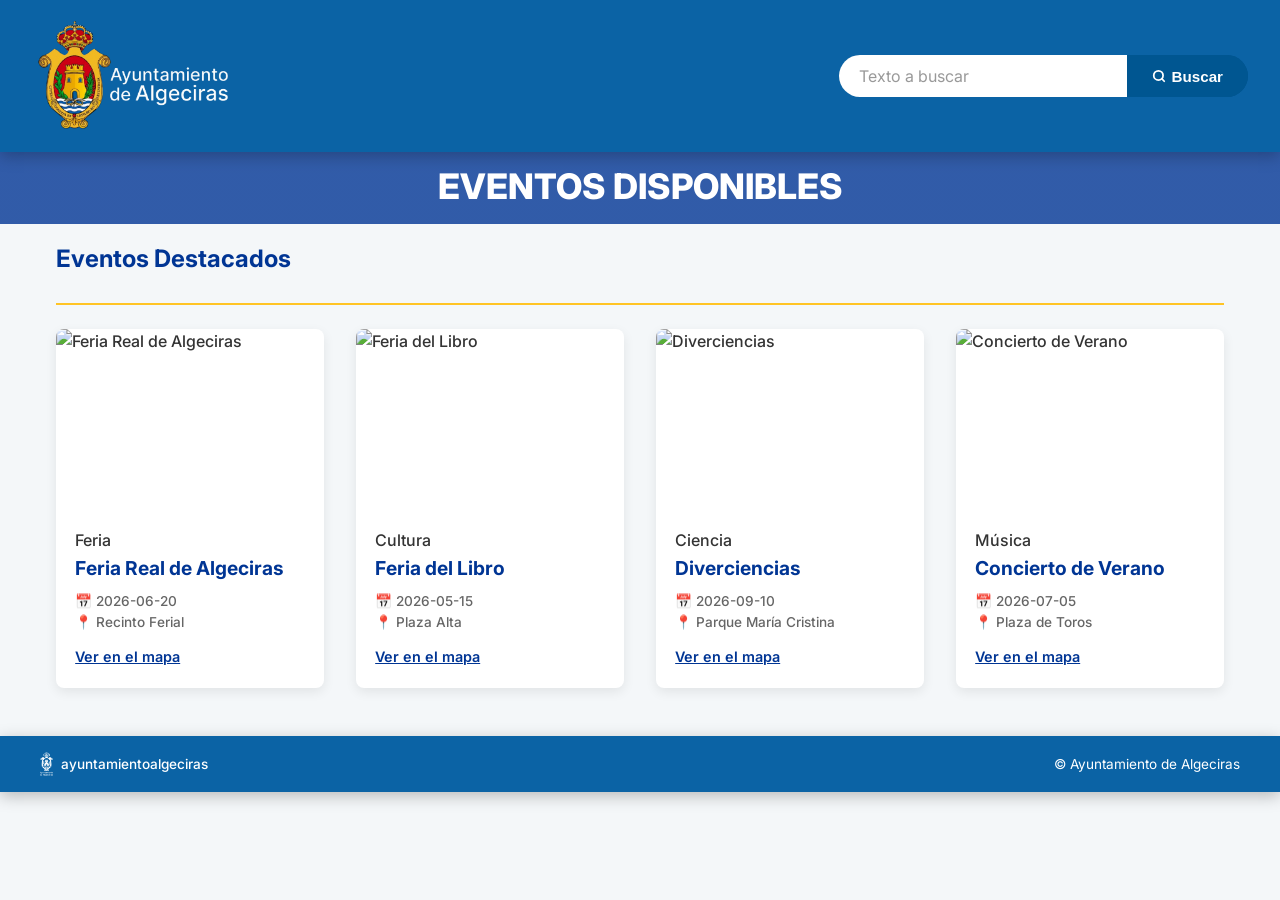
==== commit 2c1aa913: "final boss raul abrelo aaa" ====
--- a/index.html
+++ b/index.html
@@ -2,6 +2,7 @@
 <html lang="es">
 <head>
     <meta charset="UTF-8">
+    <meta http-equiv="X-UA-Compatible" content="IE=edge">
     <meta name="viewport" content="width=device-width, initial-scale=1.0">
     <title>Eventos Algeciras | Ayuntamiento de Algeciras</title>
     <link rel="preconnect" href="https://fonts.googleapis.com">
--- a/style.css
+++ b/style.css
@@ -1,447 +1,598 @@
-/* 
- * Tokens de Diseño - Variables CSS Genéricas 
- * Colores oficiales del Ayuntamiento de Algeciras
- */
-:root {
-    --primaryColor: #003594;
-    --darkBlue: #002b5c;
-    --accentColor: #FFC425;
-    --textColor: #333333;
-    --lightBg: #f4f7f9;
-    --white: #ffffff;
-    --shadow: 0 4px 15px rgba(0, 0, 0, 0.25);
-    --borderRadius: 8px;
-    --mainFont: 'Inter', sans-serif;
-}
-
-/* Reseteo y Estilos Globales */
-*,
-*::before,
-*::after {
-    margin: 0;
-    padding: 0;
-    -webkit-box-sizing: border-box;
-    box-sizing: border-box;
-}
-
-body {
-    font-family: var(--mainFont);
-    font-weight: 500;
-    color: var(--textColor);
-    background-color: var(--lightBg);
-    line-height: 1.6;
-    /* Padding fluido: evita scroll horizontal en móviles */
-    padding: 10px;
-    overflow-x: hidden;
-    -webkit-text-size-adjust: 100%; /* Evita el auto-resize de texto en iOS Safari */
-}
-
-/* 
- * ============================================
- * ENCABEZADO (Sticky & Responsive)
- * ============================================
- */
-.main-header {
-    background-color: #0b63a5;
-    color: var(--white);
-    padding: 0.8rem 1rem;
-    position: sticky;
-    top: 0;
-    z-index: 1000;
-    box-shadow: var(--shadow);
-}
-
-.header-container {
-    width: 100%;
-    display: flex;
-    justify-content: space-between;
-    align-items: center;
-    padding: 0 5px;
-}
-
-.header-logo {
-    display: flex;
-    align-items: center;
-    gap: 0.5rem;
-}
-
-.header-logo {
-    display: flex;
-    align-items: center;
-}
-
-.main-logo {
-    height: 80px;
-    width: auto;
-    display: block;
-}
-
-.header-actions {
-    display: flex;
-    align-items: center;
-    gap: 0.8rem;
-}
-
-.square-btn {
-    width: 42px;
-    height: 42px;
-    display: flex;
-    align-items: center;
-    justify-content: center;
-    border-radius: 6px;
-    cursor: pointer;
-    transition: all 0.2s;
-    background: transparent;
-    border: 1px solid rgba(255, 255, 255, 0.6);
-    color: var(--white);
-}
-
-.search-btn {
-    background-color: #002b5c;
-    border-color: rgba(255, 255, 255, 0.2);
-}
-
-.search-btn.active {
-    background-color: var(--accentColor);
-    color: var(--darkBlue);
-}
-
-.mobile-search-panel {
-    display: none;
-    padding: 0.8rem 1rem;
-    background-color: rgba(255, 255, 255, 0.05);
-}
-
-.mobile-search-panel.active {
-    display: block;
-    animation: slideDown 0.3s ease-out;
-}
-
-@keyframes slideDown {
-    from { transform: translateY(-10px); opacity: 0; }
-    to { transform: translateY(0); opacity: 1; }
-}
-
-.desktop-search {
-    display: none;
-}
-
-.search-input-wrapper-official {
-    display: flex;
-    align-items: stretch;
-    background: var(--white);
-    border-radius: 4px;
-    overflow: hidden;
-    height: 42px;
-    width: 100%;
-}
-
-#searchInput, #searchInputDesktop {
-    background: var(--white);
-    border: none;
-    color: #333;
-    padding: 0 12px;
-    font-family: var(--mainFont);
-    outline: none;
-    font-size: 1rem;
-    flex: 1;
-}
-
-#searchInput::placeholder, #searchInputDesktop::placeholder {
-    color: #999;
-}
-
-.searchButtonOfficial {
-    background-color: #005691;
-    border: none;
-    color: var(--white);
-    cursor: pointer;
-    padding: 0 15px;
-    display: flex;
-    align-items: center;
-    gap: 6px;
-    font-weight: 600;
-    font-size: 0.95rem;
-}
-
-.search-icon-svg-small {
-    display: block;
-}
-
-.search-icon-svg-small {
-    display: block;
-}
-
-/* Mobile Nav */
-.mobile-nav {
-    display: none;
-    background-color: var(--darkBlue);
-    position: absolute;
-    top: 100%;
-    left: 0;
-    width: 100%;
-    padding: 1rem;
-    box-shadow: 0 4px 10px rgba(0,0,0,0.2);
-}
-
-.mobile-nav.active {
-    display: block;
-    animation: fadeInDown 0.3s ease-out;
-}
-
-@keyframes fadeInDown {
-    from { opacity: 0; transform: translateY(-10px); }
-    to { opacity: 1; transform: translateY(0); }
-}
-
-.mobile-nav ul {
-    list-style: none;
-    display: flex;
-    flex-direction: column;
-    gap: 1rem;
-}
-
-.mobile-nav a {
-    color: var(--white);
-    text-decoration: none;
-    font-weight: 600;
-    display: block;
-    padding: 0.5rem 0;
-    border-bottom: 1px solid rgba(255, 255, 255, 0.1);
-}
-
-/* 
- * ============================================
- * CONTENIDO PRINCIPAL
- * ============================================
- */
-#heroSection {
-    background: linear-gradient(rgba(0, 53, 148, 0.8), rgba(0, 53, 148, 0.8)), url('https://via.placeholder.com/1200x400?text=Algeciras+Events') center/cover;
-    padding: 0.4rem 1rem;
-    margin-bottom: 1rem;
-    color: var(--white);
-    text-align: center;
-}
-
-.hero-container {
-    max-width: 800px;
-    margin: 0 auto;
-}
-
-#pageTitle {
-    color: var(--white);
-    font-size: 1.6rem;
-    font-weight: 800;
-    margin-bottom: 0.2rem;
-    text-transform: uppercase;
-}
-
-.layout-wrapper {
-    max-width: 1200px;
-    margin: 0 auto;
-    padding: 0 1rem;
-}
-
-.section-header {
-    display: flex;
-    justify-content: space-between;
-    align-items: center;
-    margin-bottom: 1.5rem;
-    border-bottom: 2px solid var(--accentColor);
-    padding-bottom: 0.5rem;
-}
-
-/* Cuadrícula de Eventos: 1 columna en móvil */
-.events-section {
-    -webkit-flex: 1;
-    flex: 1;
-}
-
-.events-section h2 {
-    color: var(--primaryColor);
-    margin-bottom: 1rem;
-}
-
-.events-grid {
-    display: grid;
-    grid-template-columns: 1fr;
-    gap: 1.2rem;
-}
-
-/* Tarjetas de evento */
-.event-card {
-    background: var(--white);
-    border-radius: var(--borderRadius);
-    overflow: hidden;
-    -webkit-box-shadow: 0 4px 12px rgba(0, 0, 0, 0.08);
-    box-shadow: 0 4px 12px rgba(0, 0, 0, 0.08);
-    -webkit-transition: -webkit-transform 0.3s ease;
-    transition: transform 0.3s ease;
-}
-
-.event-card:hover {
-    -webkit-transform: translateY(-5px);
-    transform: translateY(-5px);
-}
-
-.event-image {
-    width: 100%;
-    height: 180px;
-    -o-object-fit: cover;
-    object-fit: cover;
-    display: block; /* Elimina el espacio fantasma debajo de imágenes inline */
-}
-
-.event-info {
-    padding: 1.2rem;
-}
-
-.event-info h3 {
-    color: var(--primaryColor);
-    margin-bottom: 0.4rem;
-    font-size: 1.2rem;
-}
-
-.event-meta {
-    font-size: 0.85rem;
-    color: #666;
-    margin-bottom: 0.6rem;
-}
-
-.map-link {
-    display: inline-block;
-    color: var(--primaryColor);
-    text-decoration: underline;
-    font-weight: 600;
-    font-size: 0.9rem;
-}
-
-/* 
- * ============================================
- * PIE DE PÁGINA (Mobile-First)
- * ============================================
- */
-.main-footer {
-    background-color: #0b63a5;
-    color: var(--white);
-    padding: 1rem;
-    margin-top: 3rem;
-    -webkit-box-shadow: var(--shadow);
-    box-shadow: var(--shadow);
-}
-
-.footer-container {
-    max-width: 1200px;
-    margin: 0 auto;
-    display: -webkit-flex;
-    display: flex;
-    -webkit-justify-content: space-between;
-    justify-content: space-between;
-    -webkit-align-items: center;
-    align-items: center;
-}
-
-.footer-left {
-    display: -webkit-flex;
-    display: flex;
-    -webkit-align-items: center;
-    align-items: center;
-    gap: 8px;
-}
-
-.footer-mini-logo {
-    height: 24px;
-    -webkit-filter: brightness(0) invert(1);
-    filter: brightness(0) invert(1);
-}
-
-.footer-social-name {
-    font-size: 0.85rem;
-    font-weight: 500;
-}
-
-.footer-right {
-    font-size: 0.85rem;
-    font-weight: 400;
-}
-
-/* 
- * ============================================
- * MEDIA QUERIES
- * ============================================
- */
-
-@media (min-width: 600px) {
-    .events-grid {
-        grid-template-columns: repeat(2, 1fr);
-    }
-}
-
-@media (min-width: 768px) {
-    .main-header {
-        padding: 1rem 2rem;
-    }
-
-    .header-container {
-        padding: 0 40px;
-    }
-
-    .desktop-search {
-        display: block;
-        margin-left: auto;
-        margin-right: 2rem;
-    }
-
-    .header-actions {
-        gap: 2rem;
-    }
-
-    .search-btn, .mobile-search-panel {
-        display: none !important;
-    }
-
-    .mobile-menu-btn {
-        display: none;
-    }
-
-    .mobile-nav {
-        display: block;
-        position: static;
-        background: none;
-        box-shadow: none;
-        padding: 0;
-        width: auto;
-    }
-
-    .mobile-nav ul {
-        flex-direction: row;
-        gap: 1.5rem;
-    }
-
-    .mobile-nav a {
-        padding: 0;
-        border-bottom: none;
-        font-size: 0.9rem;
-        opacity: 0.8;
-        transition: opacity 0.3s;
-    }
-
-    .mobile-nav a:hover {
-        opacity: 1;
-    }
-
-    .events-grid {
-        grid-template-columns: repeat(3, 1fr);
-        gap: 2rem;
-    }
-
-    #pageTitle {
-        font-size: 2.2rem;
-    }
-}
-
-@media (min-width: 1024px) {
-    .events-grid {
-        grid-template-columns: repeat(4, 1fr);
-    }
-}+/* 
+ * Tokens de Diseño - Variables CSS Genéricas 
+ * Colores oficiales del Ayuntamiento de Algeciras
+ */
+:root {
+    --primaryColor: #003594;
+    --darkBlue: #002b5c;
+    --accentColor: #FFC425;
+    --textColor: #333333;
+    --lightBg: #f4f7f9;
+    --white: #ffffff;
+    --shadow: 0 4px 15px rgba(0, 0, 0, 0.25);
+    --borderRadius: 8px;
+    --mainFont: 'Inter', sans-serif;
+}
+
+/* Reseteo y Estilos Globales */
+*,
+*::before,
+*::after {
+    margin: 0;
+    padding: 0;
+    -webkit-box-sizing: border-box;
+    -moz-box-sizing: border-box;
+    box-sizing: border-box;
+}
+
+body {
+    font-family: var(--mainFont);
+    font-weight: 500;
+    color: var(--textColor);
+    background-color: var(--lightBg);
+    line-height: 1.6;
+    /* Sin padding en body para permitir cabecera y pie de página de ancho completo */
+    padding: 0;
+    overflow-x: hidden;
+    -webkit-text-size-adjust: 100%;
+    -moz-text-size-adjust: 100%;
+    -ms-text-size-adjust: 100%;
+    /* Evita el auto-resize de texto en iOS Safari */
+}
+
+/* 
+ * ============================================
+ * ENCABEZADO (Sticky & Responsive)
+ * ============================================
+ */
+.main-header {
+    background-color: #0b63a5;
+    color: var(--white);
+    padding: 0.8rem 0;
+    position: -webkit-sticky;
+    position: sticky;
+    top: 0;
+    z-index: 1000;
+    -webkit-box-shadow: var(--shadow);
+    box-shadow: var(--shadow);
+}
+
+.header-container {
+    width: 100%;
+    display: -webkit-box;
+    display: -webkit-flex;
+    display: -ms-flexbox;
+    display: flex;
+    -webkit-box-pack: justify;
+    -webkit-justify-content: space-between;
+    -ms-flex-pack: justify;
+    justify-content: space-between;
+    -webkit-box-align: center;
+    -webkit-align-items: center;
+    -ms-flex-align: center;
+    align-items: center;
+    padding: 0 5px;
+}
+
+.header-logo {
+    display: -webkit-box;
+    display: -webkit-flex;
+    display: -ms-flexbox;
+    display: flex;
+    -webkit-box-align: center;
+    -webkit-align-items: center;
+    -ms-flex-align: center;
+    align-items: center;
+    gap: 0.5rem;
+}
+
+.main-logo {
+    height: 80px;
+    width: auto;
+    display: block;
+}
+
+.header-actions {
+    display: -webkit-box;
+    display: -webkit-flex;
+    display: -ms-flexbox;
+    display: flex;
+    -webkit-box-align: center;
+    -webkit-align-items: center;
+    -ms-flex-align: center;
+    align-items: center;
+    gap: 0.8rem;
+}
+
+.square-btn {
+    width: 42px;
+    height: 42px;
+    display: -webkit-box;
+    display: -webkit-flex;
+    display: -ms-flexbox;
+    display: flex;
+    -webkit-box-align: center;
+    -webkit-align-items: center;
+    -ms-flex-align: center;
+    align-items: center;
+    -webkit-box-pack: center;
+    -webkit-justify-content: center;
+    -ms-flex-pack: center;
+    justify-content: center;
+    -webkit-border-radius: 50%;
+    border-radius: 50%;
+    cursor: pointer;
+    -webkit-transition: all 0.2s;
+    -o-transition: all 0.2s;
+    transition: all 0.2s;
+    background: transparent;
+    border: 1px solid rgba(255, 255, 255, 0.6);
+    color: var(--white);
+}
+
+.search-btn {
+    background-color: #002b5c;
+    border-color: rgba(255, 255, 255, 0.2);
+    margin-right: 1rem;
+    margin-top: 10px;
+}
+
+.search-btn.active {
+    background-color: var(--accentColor);
+    color: var(--darkBlue);
+}
+
+.mobile-search-panel {
+    display: none;
+    padding: 0 1rem 1.2rem 1rem;
+    background-color: transparent;
+}
+
+.mobile-search-panel.active {
+    display: block;
+    -webkit-animation: slideDown 0.3s ease-out;
+    animation: slideDown 0.3s ease-out;
+}
+
+@-webkit-keyframes slideDown {
+    from {
+        -webkit-transform: translateY(-10px);
+        transform: translateY(-10px);
+        opacity: 0;
+    }
+
+    to {
+        -webkit-transform: translateY(0);
+        transform: translateY(0);
+        opacity: 1;
+    }
+}
+
+@keyframes slideDown {
+    from {
+        -webkit-transform: translateY(-10px);
+        transform: translateY(-10px);
+        opacity: 0;
+    }
+
+    to {
+        -webkit-transform: translateY(0);
+        transform: translateY(0);
+        opacity: 1;
+    }
+}
+
+.desktop-search {
+    display: none;
+}
+
+.search-input-wrapper-official {
+    display: -webkit-box;
+    display: -webkit-flex;
+    display: -ms-flexbox;
+    display: flex;
+    -webkit-box-align: stretch;
+    -webkit-align-items: stretch;
+    -ms-flex-align: stretch;
+    align-items: stretch;
+    background: #005691; /* Igual que el botón para evitar píxeles blancos */
+    -webkit-border-radius: 30px;
+    border-radius: 30px;
+    overflow: hidden;
+    height: 36px;
+    width: 100%;
+    margin-top: 10px;
+}
+
+#searchInput,
+#searchInputDesktop {
+    background: var(--white);
+    border: none;
+    color: #333;
+    padding: 0 20px;
+    font-family: var(--mainFont);
+    outline: none;
+    font-size: 1rem;
+    -webkit-box-flex: 1;
+    -webkit-flex: 1;
+    -ms-flex: 1;
+    flex: 1;
+}
+
+#searchInput::-webkit-input-placeholder,
+#searchInputDesktop::-webkit-input-placeholder {
+    color: #999;
+}
+#searchInput:-moz-placeholder,
+#searchInputDesktop:-moz-placeholder {
+    color: #999;
+    opacity: 1;
+}
+#searchInput::-moz-placeholder,
+#searchInputDesktop::-moz-placeholder {
+    color: #999;
+    opacity: 1;
+}
+#searchInput:-ms-input-placeholder,
+#searchInputDesktop:-ms-input-placeholder {
+    color: #999;
+}
+#searchInput::placeholder,
+#searchInputDesktop::placeholder {
+    color: #999;
+}
+
+.searchButtonOfficial {
+    background-color: #005691;
+    border: none;
+    color: var(--white);
+    cursor: pointer;
+    padding: 0 25px;
+    display: -webkit-box;
+    display: -webkit-flex;
+    display: -ms-flexbox;
+    display: flex;
+    -webkit-box-align: center;
+    -webkit-align-items: center;
+    -ms-flex-align: center;
+    align-items: center;
+    gap: 6px;
+    font-weight: 600;
+    font-size: 0.95rem;
+}
+
+.search-icon-svg-small {
+    display: block;
+}
+
+.search-icon-svg-small {
+    display: block;
+}
+
+/* Mobile Nav */
+.mobile-nav {
+    display: none;
+    background-color: var(--darkBlue);
+    position: absolute;
+    top: 100%;
+    left: 0;
+    width: 100%;
+    padding: 1rem;
+    box-shadow: 0 4px 10px rgba(0, 0, 0, 0.2);
+}
+
+.mobile-nav.active {
+    display: block;
+    -webkit-animation: fadeInDown 0.3s ease-out;
+    animation: fadeInDown 0.3s ease-out;
+}
+
+@-webkit-keyframes fadeInDown {
+    from {
+        opacity: 0;
+        -webkit-transform: translateY(-10px);
+        transform: translateY(-10px);
+    }
+
+    to {
+        opacity: 1;
+        -webkit-transform: translateY(0);
+        transform: translateY(0);
+    }
+}
+
+@keyframes fadeInDown {
+    from {
+        opacity: 0;
+        -webkit-transform: translateY(-10px);
+        transform: translateY(-10px);
+    }
+
+    to {
+        opacity: 1;
+        -webkit-transform: translateY(0);
+        transform: translateY(0);
+    }
+}
+
+.mobile-nav ul {
+    list-style: none;
+    display: flex;
+    flex-direction: column;
+    gap: 1rem;
+}
+
+.mobile-nav a {
+    color: var(--white);
+    text-decoration: none;
+    font-weight: 600;
+    display: block;
+    padding: 0.5rem 0;
+    border-bottom: 1px solid rgba(255, 255, 255, 0.1);
+}
+
+/* 
+ * ============================================
+ * CONTENIDO PRINCIPAL
+ * ============================================
+ */
+#heroSection {
+    background: -webkit-linear-gradient(rgba(0, 53, 148, 0.8), rgba(0, 53, 148, 0.8)), url('https://via.placeholder.com/1200x400?text=Algeciras+Events') center/cover;
+    background: -o-linear-gradient(rgba(0, 53, 148, 0.8), rgba(0, 53, 148, 0.8)), url('https://via.placeholder.com/1200x400?text=Algeciras+Events') center/cover;
+    background: linear-gradient(rgba(0, 53, 148, 0.8), rgba(0, 53, 148, 0.8)), url('https://via.placeholder.com/1200x400?text=Algeciras+Events') center/cover;
+    padding: 0.4rem 1rem;
+    margin-bottom: 1rem;
+    color: var(--white);
+    text-align: center;
+}
+
+.hero-container {
+    max-width: 800px;
+    margin: 0 auto;
+}
+
+#pageTitle {
+    color: var(--white);
+    font-size: 1.6rem;
+    font-weight: 800;
+    margin-bottom: 0.2rem;
+    text-transform: uppercase;
+}
+
+.layout-wrapper {
+    max-width: 1200px;
+    margin: 0 auto;
+    padding: 0 1rem;
+}
+
+.section-header {
+    display: flex;
+    justify-content: space-between;
+    align-items: center;
+    margin-bottom: 1.5rem;
+    border-bottom: 2px solid var(--accentColor);
+    padding-bottom: 0.5rem;
+}
+
+/* Cuadrícula de Eventos: 1 columna en móvil */
+.events-section {
+    -webkit-flex: 1;
+    flex: 1;
+}
+
+.events-section h2 {
+    color: var(--primaryColor);
+    margin-bottom: 1rem;
+}
+
+.events-grid {
+    display: grid;
+    grid-template-columns: 1fr;
+    gap: 1.2rem;
+}
+
+/* Tarjetas de evento */
+.event-card {
+    background: var(--white);
+    -webkit-border-radius: var(--borderRadius);
+    border-radius: var(--borderRadius);
+    overflow: hidden;
+    -webkit-box-shadow: 0 4px 12px rgba(0, 0, 0, 0.08);
+    -moz-box-shadow: 0 4px 12px rgba(0, 0, 0, 0.08);
+    box-shadow: 0 4px 12px rgba(0, 0, 0, 0.08);
+    -webkit-transition: -webkit-transform 0.3s ease, -webkit-box-shadow 0.3s ease;
+    -o-transition: -o-transform 0.3s ease, box-shadow 0.3s ease;
+    transition: transform 0.3s ease, box-shadow 0.3s ease;
+}
+
+.event-card:hover {
+    -webkit-transform: translateY(-5px);
+    -moz-transform: translateY(-5px);
+    -ms-transform: translateY(-5px);
+    -o-transform: translateY(-5px);
+    transform: translateY(-5px);
+}
+
+.event-image {
+    width: 100%;
+    height: 180px;
+    -o-object-fit: cover;
+    object-fit: cover;
+    display: block;
+    /* Elimina el espacio fantasma debajo de imágenes inline */
+}
+
+.event-info {
+    padding: 1.2rem;
+}
+
+.event-info h3 {
+    color: var(--primaryColor);
+    margin-bottom: 0.4rem;
+    font-size: 1.2rem;
+}
+
+.event-meta {
+    font-size: 0.85rem;
+    color: #666;
+    margin-bottom: 0.6rem;
+}
+
+.map-link {
+    display: inline-block;
+    color: var(--primaryColor);
+    text-decoration: underline;
+    font-weight: 600;
+    font-size: 0.9rem;
+}
+
+/* 
+ * ============================================
+ * PIE DE PÁGINA (Mobile-First)
+ * ============================================
+ */
+.main-footer {
+    background-color: #0b63a5;
+    color: var(--white);
+    padding: 1rem;
+    margin-top: 3rem;
+    -webkit-box-shadow: var(--shadow);
+    box-shadow: var(--shadow);
+}
+
+.footer-container {
+    max-width: 1200px;
+    margin: 0 auto;
+    display: -webkit-box;
+    display: -webkit-flex;
+    display: -ms-flexbox;
+    display: flex;
+    -webkit-box-pack: justify;
+    -webkit-justify-content: space-between;
+    -ms-flex-pack: justify;
+    justify-content: space-between;
+    -webkit-box-align: center;
+    -webkit-align-items: center;
+    -ms-flex-align: center;
+    align-items: center;
+}
+
+.footer-left {
+    display: -webkit-box;
+    display: -webkit-flex;
+    display: -ms-flexbox;
+    display: flex;
+    -webkit-box-align: center;
+    -webkit-align-items: center;
+    -ms-flex-align: center;
+    align-items: center;
+    gap: 8px;
+}
+
+.footer-mini-logo {
+    height: 24px;
+    -webkit-filter: brightness(0) invert(1);
+    filter: brightness(0) invert(1);
+}
+
+.footer-social-name {
+    font-size: 0.85rem;
+    font-weight: 500;
+}
+
+.footer-right {
+    font-size: 0.85rem;
+    font-weight: 400;
+}
+
+/* 
+ * ============================================
+ * MEDIA QUERIES
+ * ============================================
+ */
+
+@media (min-width: 600px) {
+    .events-grid {
+        grid-template-columns: repeat(2, 1fr);
+    }
+}
+
+@media (min-width: 768px) {
+    .main-header {
+        padding: 1rem 2rem;
+    }
+
+    .header-container {
+        padding: 0;
+        align-items: center;
+    }
+
+    .main-logo {
+        height: 120px;
+    }
+
+    .desktop-search {
+        display: block;
+        margin-left: auto;
+        margin-right: 0;
+    }
+
+    .search-input-wrapper-official {
+        height: 42px;
+        margin-top: 0;
+    }
+
+    .header-actions {
+        gap: 2rem;
+    }
+
+    .search-btn,
+    .mobile-search-panel {
+        display: none !important;
+    }
+
+    .mobile-menu-btn {
+        display: none;
+    }
+
+    .mobile-nav {
+        display: block;
+        position: static;
+        background: none;
+        box-shadow: none;
+        padding: 0;
+        width: auto;
+    }
+
+    .mobile-nav ul {
+        flex-direction: row;
+        gap: 1.5rem;
+    }
+
+    .mobile-nav a {
+        padding: 0;
+        border-bottom: none;
+        font-size: 0.9rem;
+        opacity: 0.8;
+        transition: opacity 0.3s;
+    }
+
+    .mobile-nav a:hover {
+        opacity: 1;
+    }
+
+    .events-grid {
+        grid-template-columns: repeat(3, 1fr);
+        gap: 2rem;
+    }
+
+    #pageTitle {
+        font-size: 2.2rem;
+    }
+}
+
+@media (min-width: 1024px) {
+    .events-grid {
+        grid-template-columns: repeat(4, 1fr);
+    }
+}
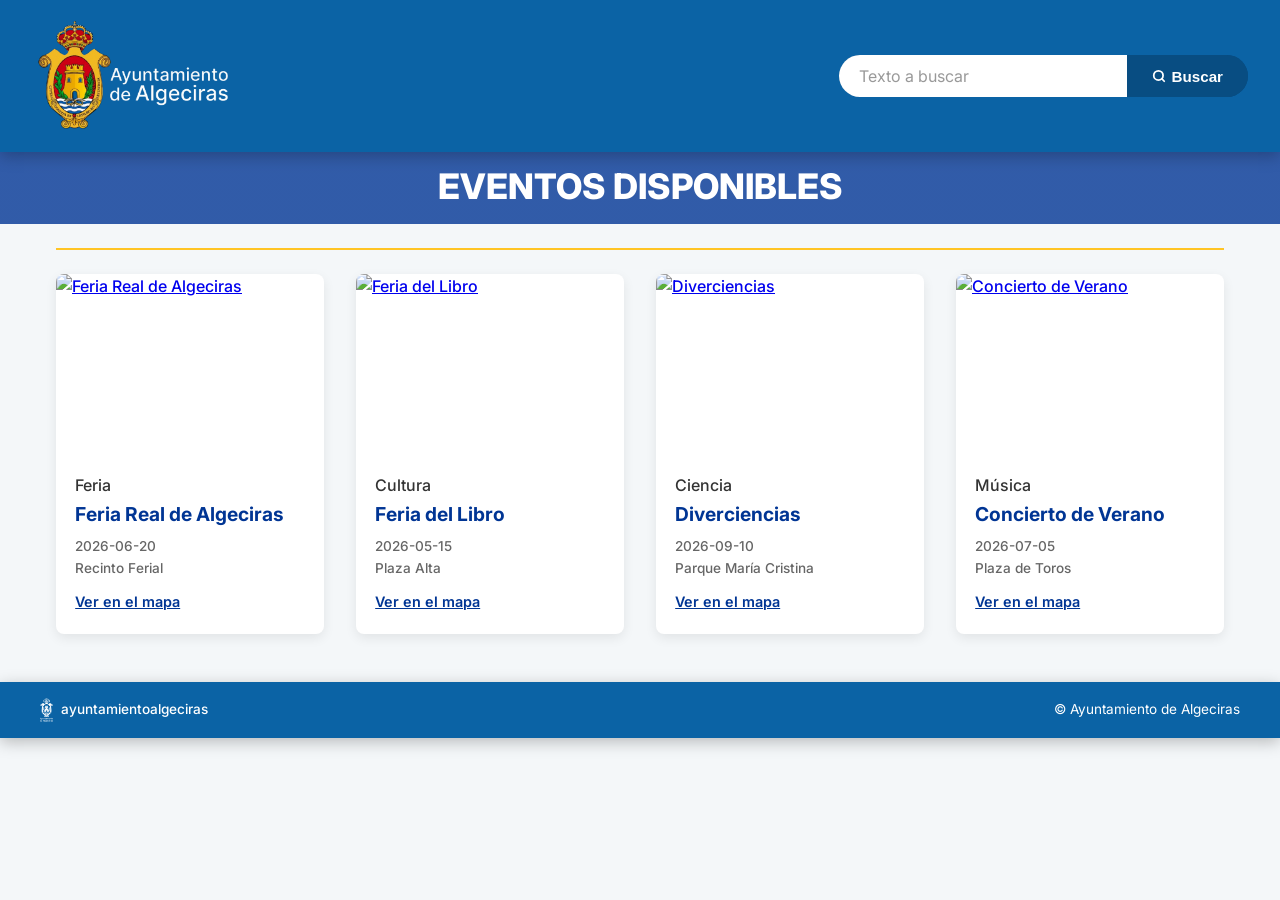
==== commit b375e6b2: "final aaaaa" ====
--- a/index.html
+++ b/index.html
@@ -1,5 +1,6 @@
 <!DOCTYPE html>
 <html lang="es">
+
 <head>
     <meta charset="UTF-8">
     <meta http-equiv="X-UA-Compatible" content="IE=edge">
@@ -10,6 +11,7 @@
     <link href="https://fonts.googleapis.com/css2?family=Inter:wght@300;400;500;600;700&display=swap" rel="stylesheet">
     <link rel="stylesheet" href="style.css">
 </head>
+
 <body>
     <header id="mainHeader" class="main-header">
         <div class="header-container">
@@ -21,7 +23,8 @@
                 <div class="search-input-wrapper-official">
                     <input type="text" id="searchInputDesktop" placeholder="Texto a buscar" aria-label="Buscar">
                     <button id="searchButtonDesktop" class="searchButtonOfficial">
-                        <svg class="search-icon-svg-small" viewBox="0 0 24 24" width="14" height="14" fill="none" stroke="currentColor" stroke-width="3" stroke-linecap="round" stroke-linejoin="round">
+                        <svg class="search-icon-svg-small" viewBox="0 0 24 24" width="14" height="14" fill="none"
+                            stroke="currentColor" stroke-width="3" stroke-linecap="round" stroke-linejoin="round">
                             <circle cx="11" cy="11" r="8"></circle>
                             <line x1="21" y1="21" x2="16.65" y2="16.65"></line>
                         </svg>
@@ -29,23 +32,25 @@
                     </button>
                 </div>
             </div>
-            
+
             <div class="header-actions">
                 <button id="mobileSearchBtn" class="square-btn search-btn" aria-label="Abrir búsqueda">
-                    <svg viewBox="0 0 24 24" width="20" height="20" fill="none" stroke="currentColor" stroke-width="3" stroke-linecap="round" stroke-linejoin="round">
+                    <svg viewBox="0 0 24 24" width="20" height="20" fill="none" stroke="currentColor" stroke-width="3"
+                        stroke-linecap="round" stroke-linejoin="round">
                         <circle cx="11" cy="11" r="8"></circle>
                         <line x1="21" y1="21" x2="16.65" y2="16.65"></line>
                     </svg>
                 </button>
             </div>
         </div>
-        
+
         <!-- Full-width mobile search bar -->
         <div id="mobileSearchPanel" class="mobile-search-panel">
             <div class="search-input-wrapper-official">
                 <input type="text" id="searchInput" placeholder="Texto a buscar" aria-label="Buscar">
                 <button id="searchButtonOfficial" class="searchButtonOfficial">
-                    <svg class="search-icon-svg-small" viewBox="0 0 24 24" width="14" height="14" fill="none" stroke="currentColor" stroke-width="3" stroke-linecap="round" stroke-linejoin="round">
+                    <svg class="search-icon-svg-small" viewBox="0 0 24 24" width="14" height="14" fill="none"
+                        stroke="currentColor" stroke-width="3" stroke-linecap="round" stroke-linejoin="round">
                         <circle cx="11" cy="11" r="8"></circle>
                         <line x1="21" y1="21" x2="16.65" y2="16.65"></line>
                     </svg>
@@ -65,10 +70,7 @@
         <div id="layoutWrapper" class="layout-wrapper">
             <section id="eventsSection" class="events-section">
                 <div class="section-header">
-                    <h2 id="sectionTitle">Eventos Destacados</h2>
-                    <div class="view-options">
-                        <!-- Opciones futuras de vista -->
-                    </div>
+
                 </div>
                 <div id="eventsGrid" class="events-grid">
                     <!-- Los eventos se cargarán aquí mediante main.js -->
@@ -81,7 +83,8 @@
     <footer id="mainFooter" class="main-footer">
         <div class="footer-container">
             <div class="footer-left">
-                <img src="logos/Logo Algeciras 1 tinta fondos oscuros sin letras interiores.png" alt="Logo" class="footer-mini-logo">
+                <img src="logos/Logo Algeciras 1 tinta fondos oscuros sin letras interiores.png" alt="Logo"
+                    class="footer-mini-logo">
                 <span class="footer-social-name">ayuntamientoalgeciras</span>
             </div>
             <div class="footer-right">
@@ -92,4 +95,5 @@
 
     <script src="main.js"></script>
 </body>
-</html>
+
+</html>
--- a/style.css
+++ b/style.css
@@ -131,15 +131,34 @@
 }
 
 .search-btn {
-    background-color: #002b5c;
+    background-color: #084D82;
     border-color: rgba(255, 255, 255, 0.2);
+    color: #FFFFFF;
+    /* Icono blanco por defecto para que se vea sobre el círculo azul */
+    border-radius: 8px;
+    /* Cuadrado con bordes redondeados institucionales */
     margin-right: 1rem;
     margin-top: 10px;
-}
-
+    transition: all 0.3s ease;
+}
+
+.search-btn:hover {
+    background-color: #0A5A99;
+    color: #FFFFFF;
+    box-shadow: 0 4px 15px rgba(0, 0, 0, 0.25);
+    transform: translateY(-2px);
+}
+
+.search-btn:active,
 .search-btn.active {
-    background-color: var(--accentColor);
-    color: var(--darkBlue);
+    background-color: #FFB500;
+    /* Círculo amarillo al pulsar */
+    color: #084D82;
+    /* Icono azul al pulsar */
+    border-color: transparent;
+    box-shadow: 0 4px 15px rgba(0, 0, 0, 0.25);
+    /* Sombrita al pulsar */
+    transform: translateY(0);
 }
 
 .mobile-search-panel {
@@ -195,7 +214,8 @@
     -webkit-align-items: stretch;
     -ms-flex-align: stretch;
     align-items: stretch;
-    background: #005691; /* Igual que el botón para evitar píxeles blancos */
+    background: #084D82;
+    /* Igual que el botón para evitar píxeles blancos */
     -webkit-border-radius: 30px;
     border-radius: 30px;
     overflow: hidden;
@@ -223,29 +243,33 @@
 #searchInputDesktop::-webkit-input-placeholder {
     color: #999;
 }
+
 #searchInput:-moz-placeholder,
 #searchInputDesktop:-moz-placeholder {
     color: #999;
     opacity: 1;
 }
+
 #searchInput::-moz-placeholder,
 #searchInputDesktop::-moz-placeholder {
     color: #999;
     opacity: 1;
 }
+
 #searchInput:-ms-input-placeholder,
 #searchInputDesktop:-ms-input-placeholder {
     color: #999;
 }
+
 #searchInput::placeholder,
 #searchInputDesktop::placeholder {
     color: #999;
 }
 
 .searchButtonOfficial {
-    background-color: #005691;
+    background-color: #084D82;
     border: none;
-    color: var(--white);
+    color: #FFFFFF;
     cursor: pointer;
     padding: 0 25px;
     display: -webkit-box;
@@ -259,76 +283,24 @@
     gap: 6px;
     font-weight: 600;
     font-size: 0.95rem;
+    transition: all 0.3s ease;
+}
+
+.searchButtonOfficial:hover {
+    background-color: #0A5A99;
+    box-shadow: 0 4px 15px rgba(0, 0, 0, 0.25);
+    transform: translateY(-2px);
+}
+
+.searchButtonOfficial:active,
+.searchButtonOfficial.active {
+    background-color: #FFB500;
+    color: #084D82;
+    transform: translateY(0);
 }
 
 .search-icon-svg-small {
     display: block;
-}
-
-.search-icon-svg-small {
-    display: block;
-}
-
-/* Mobile Nav */
-.mobile-nav {
-    display: none;
-    background-color: var(--darkBlue);
-    position: absolute;
-    top: 100%;
-    left: 0;
-    width: 100%;
-    padding: 1rem;
-    box-shadow: 0 4px 10px rgba(0, 0, 0, 0.2);
-}
-
-.mobile-nav.active {
-    display: block;
-    -webkit-animation: fadeInDown 0.3s ease-out;
-    animation: fadeInDown 0.3s ease-out;
-}
-
-@-webkit-keyframes fadeInDown {
-    from {
-        opacity: 0;
-        -webkit-transform: translateY(-10px);
-        transform: translateY(-10px);
-    }
-
-    to {
-        opacity: 1;
-        -webkit-transform: translateY(0);
-        transform: translateY(0);
-    }
-}
-
-@keyframes fadeInDown {
-    from {
-        opacity: 0;
-        -webkit-transform: translateY(-10px);
-        transform: translateY(-10px);
-    }
-
-    to {
-        opacity: 1;
-        -webkit-transform: translateY(0);
-        transform: translateY(0);
-    }
-}
-
-.mobile-nav ul {
-    list-style: none;
-    display: flex;
-    flex-direction: column;
-    gap: 1rem;
-}
-
-.mobile-nav a {
-    color: var(--white);
-    text-decoration: none;
-    font-weight: 600;
-    display: block;
-    padding: 0.5rem 0;
-    border-bottom: 1px solid rgba(255, 255, 255, 0.1);
 }
 
 /* 
@@ -413,13 +385,30 @@
     transform: translateY(-5px);
 }
 
+.event-image-link {
+    display: block;
+    width: 100%;
+    height: 180px;
+    overflow: hidden;
+}
+
 .event-image {
     width: 100%;
-    height: 180px;
+    height: 100%;
     -o-object-fit: cover;
     object-fit: cover;
     display: block;
-    /* Elimina el espacio fantasma debajo de imágenes inline */
+    -webkit-transition: -webkit-transform 0.3s ease;
+    -o-transition: -o-transform 0.3s ease;
+    transition: transform 0.3s ease;
+}
+
+.event-card:hover .event-image {
+    -webkit-transform: scale(1.05);
+    -moz-transform: scale(1.05);
+    -ms-transform: scale(1.05);
+    -o-transform: scale(1.05);
+    transform: scale(1.05);
 }
 
 .event-info {
@@ -427,9 +416,20 @@
 }
 
 .event-info h3 {
-    color: var(--primaryColor);
     margin-bottom: 0.4rem;
     font-size: 1.2rem;
+}
+
+.event-title-link {
+    color: var(--primaryColor);
+    text-decoration: none;
+    -webkit-transition: color 0.2s ease;
+    -o-transition: color 0.2s ease;
+    transition: color 0.2s ease;
+}
+
+.event-title-link:hover {
+    color: var(--darkBlue);
 }
 
 .event-meta {
@@ -551,36 +551,6 @@
         display: none !important;
     }
 
-    .mobile-menu-btn {
-        display: none;
-    }
-
-    .mobile-nav {
-        display: block;
-        position: static;
-        background: none;
-        box-shadow: none;
-        padding: 0;
-        width: auto;
-    }
-
-    .mobile-nav ul {
-        flex-direction: row;
-        gap: 1.5rem;
-    }
-
-    .mobile-nav a {
-        padding: 0;
-        border-bottom: none;
-        font-size: 0.9rem;
-        opacity: 0.8;
-        transition: opacity 0.3s;
-    }
-
-    .mobile-nav a:hover {
-        opacity: 1;
-    }
-
     .events-grid {
         grid-template-columns: repeat(3, 1fr);
         gap: 2rem;
